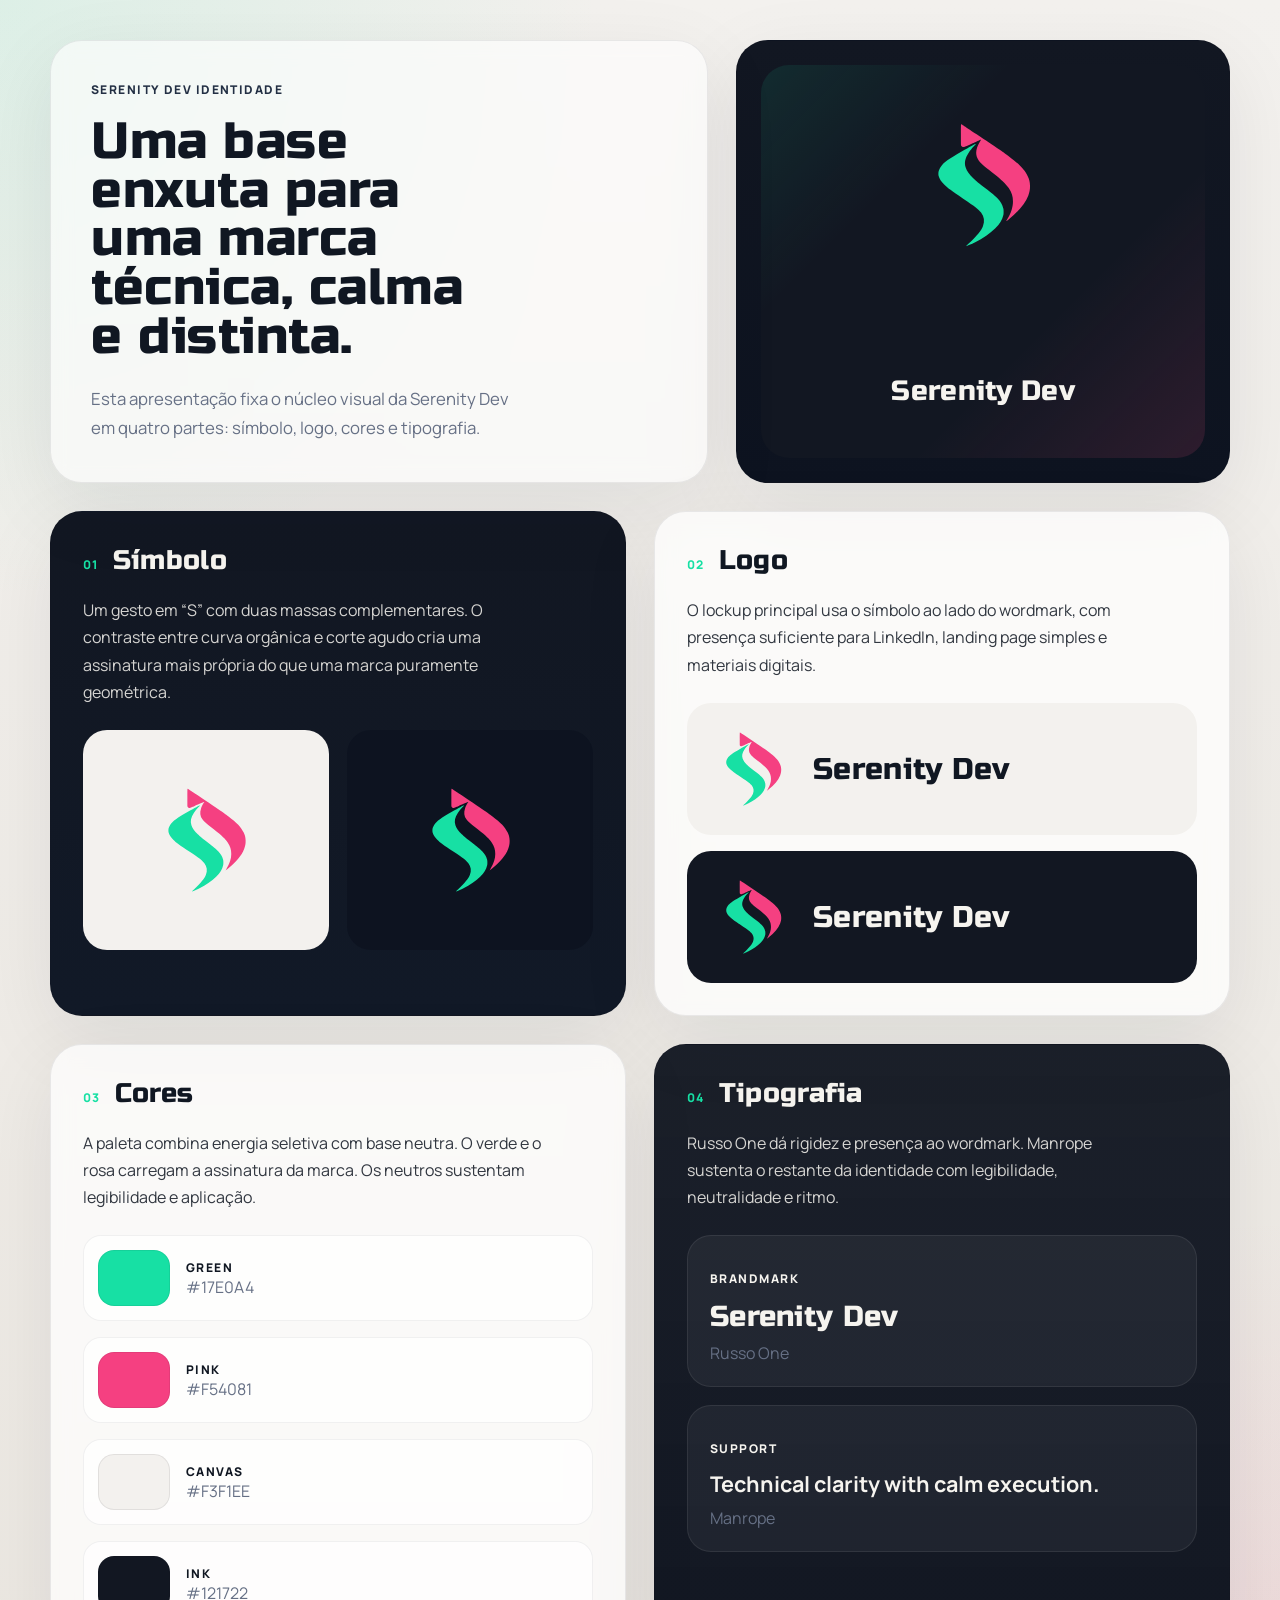
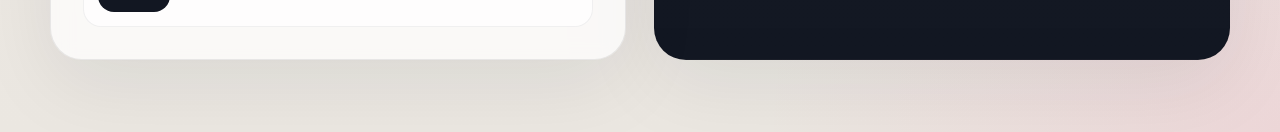
==== index.html @ 0bd41c92 "Initial commit" ====
<!doctype html>
<html lang="pt-BR">
  <head>
    <meta charset="UTF-8" />
    <meta name="viewport" content="width=device-width, initial-scale=1.0" />
    <title>Serenity Dev Identity</title>
    <meta
      name="description"
      content="Brand identity foundation for Serenity Dev: symbol, logo, colors, and typography."
    />
    <link rel="preconnect" href="https://fonts.googleapis.com" />
    <link rel="preconnect" href="https://fonts.gstatic.com" crossorigin />
    <link
      href="https://fonts.googleapis.com/css2?family=Manrope:wght@400;500;600;700;800&family=Russo+One&display=swap"
      rel="stylesheet"
    />
    <link rel="stylesheet" href="./styles.css" />
  </head>
  <body>
    <main class="page">
      <section class="hero">
        <div class="hero__copy">
          <p class="eyebrow">Serenity Dev Identidade</p>
          <h1>Uma base enxuta para uma marca técnica, calma e distinta.</h1>
          <p class="lead">
            Esta apresentação fixa o núcleo visual da Serenity Dev em quatro
            partes: símbolo, logo, cores e tipografia.
          </p>
        </div>
        <div class="hero__brand">
          <div class="brand-tile">
            <img
              src="./assets/serenity-dev-symbol.svg"
              alt="Símbolo da Serenity Dev"
              class="brand-tile__symbol"
            />
            <div class="brand-tile__lockup">
              <span class="brandmark">Serenity Dev</span>
            </div>
          </div>
        </div>
      </section>

      <section class="grid">
        <article class="panel panel--dark">
          <div class="panel__header">
            <p class="panel__index">01</p>
            <h2>Símbolo</h2>
          </div>
          <p class="panel__text">
            Um gesto em “S” com duas massas complementares. O contraste entre
            curva orgânica e corte agudo cria uma assinatura mais própria do que
            uma marca puramente geométrica.
          </p>
          <div class="symbol-showcase">
            <div class="symbol-card symbol-card--light">
              <img src="./assets/serenity-dev-symbol.svg" alt="" />
            </div>
            <div class="symbol-card symbol-card--dark">
              <img src="./assets/serenity-dev-symbol.svg" alt="" />
            </div>
          </div>
        </article>

        <article class="panel panel--light">
          <div class="panel__header">
            <p class="panel__index">02</p>
            <h2>Logo</h2>
          </div>
          <p class="panel__text">
            O lockup principal usa o símbolo ao lado do wordmark, com presença
            suficiente para LinkedIn, landing page simples e materiais digitais.
          </p>
          <div class="logo-lockup">
            <img src="./assets/serenity-dev-symbol.svg" alt="" />
            <span class="brandmark">Serenity Dev</span>
          </div>
          <div class="logo-lockup logo-lockup--dark">
            <img src="./assets/serenity-dev-symbol.svg" alt="" />
            <span class="brandmark">Serenity Dev</span>
          </div>
        </article>

        <article class="panel panel--light">
          <div class="panel__header">
            <p class="panel__index">03</p>
            <h2>Cores</h2>
          </div>
          <p class="panel__text">
            A paleta combina energia seletiva com base neutra. O verde e o rosa
            carregam a assinatura da marca. Os neutros sustentam legibilidade e
            aplicação.
          </p>
          <div class="swatches">
            <div class="swatch">
              <div class="swatch__chip" style="background:#17E0A4;"></div>
              <div>
                <p class="swatch__name">Green</p>
                <p class="swatch__value">#17E0A4</p>
              </div>
            </div>
            <div class="swatch">
              <div class="swatch__chip" style="background:#F54081;"></div>
              <div>
                <p class="swatch__name">Pink</p>
                <p class="swatch__value">#F54081</p>
              </div>
            </div>
            <div class="swatch">
              <div class="swatch__chip" style="background:#F3F1EE;"></div>
              <div>
                <p class="swatch__name">Canvas</p>
                <p class="swatch__value">#F3F1EE</p>
              </div>
            </div>
            <div class="swatch">
              <div class="swatch__chip" style="background:#121722;"></div>
              <div>
                <p class="swatch__name">Ink</p>
                <p class="swatch__value">#121722</p>
              </div>
            </div>
          </div>
        </article>

        <article class="panel panel--accent">
          <div class="panel__header">
            <p class="panel__index">04</p>
            <h2>Tipografia</h2>
          </div>
          <p class="panel__text">
            Russo One dá rigidez e presença ao wordmark. Manrope sustenta o
            restante da identidade com legibilidade, neutralidade e ritmo.
          </p>
          <div class="type-specimen">
            <div class="type-block">
              <p class="type-block__label">Brandmark</p>
              <p class="type-block__sample brandmark">Serenity Dev</p>
              <p class="type-block__meta">Russo One</p>
            </div>
            <div class="type-block">
              <p class="type-block__label">Support</p>
              <p class="type-block__sample support-type">
                Technical clarity with calm execution.
              </p>
              <p class="type-block__meta">Manrope</p>
            </div>
          </div>
        </article>
      </section>
    </main>
  </body>
</html>
---- styles.css ----
:root {
  --green: #17e0a4;
  --pink: #f54081;
  --canvas: #f3f1ee;
  --canvas-2: #ebe7e1;
  --ink: #121722;
  --ink-soft: #233044;
  --text: #101722;
  --muted: #667085;
  --line: rgba(16, 23, 34, 0.08);
  --shadow: 0 24px 80px rgba(18, 23, 34, 0.08);
  --radius-xl: 32px;
  --radius-lg: 24px;
}

* {
  box-sizing: border-box;
}

body {
  margin: 0;
  background:
    radial-gradient(circle at top left, rgba(23, 224, 164, 0.10), transparent 28%),
    radial-gradient(circle at bottom right, rgba(245, 64, 129, 0.10), transparent 24%),
    linear-gradient(180deg, var(--canvas) 0%, var(--canvas-2) 100%);
  color: var(--text);
  font-family: "Manrope", "Segoe UI", sans-serif;
}

img {
  display: block;
  max-width: 100%;
}

.page {
  width: min(1180px, calc(100vw - 48px));
  margin: 0 auto;
  padding: 40px 0 72px;
}

.hero {
  display: grid;
  grid-template-columns: 1.2fr 0.9fr;
  gap: 28px;
  align-items: stretch;
  margin-bottom: 28px;
}

.hero__copy,
.hero__brand,
.panel {
  border: 1px solid var(--line);
  border-radius: var(--radius-xl);
  box-shadow: var(--shadow);
}

.hero__copy {
  padding: 40px;
  background: rgba(255, 255, 255, 0.6);
  backdrop-filter: blur(10px);
}

.hero__brand {
  padding: 24px;
  background: linear-gradient(180deg, #121722 0%, #0d1320 100%);
}

.eyebrow,
.panel__index,
.type-block__label,
.swatch__name {
  text-transform: uppercase;
  letter-spacing: 0.12em;
  font-size: 0.75rem;
  font-weight: 800;
}

.eyebrow {
  color: var(--ink-soft);
  margin: 0 0 20px;
}

h1,
h2,
.brandmark {
  font-family: "Russo One", "Arial Black", sans-serif;
  font-weight: 400;
  letter-spacing: 0.01em;
}

h1 {
  margin: 0;
  font-size: clamp(2.4rem, 4vw, 4.4rem);
  line-height: 0.95;
  max-width: 12ch;
}

.lead {
  max-width: 44ch;
  margin: 24px 0 0;
  font-size: 1.05rem;
  line-height: 1.7;
  color: var(--muted);
}

.brand-tile {
  height: 100%;
  min-height: 320px;
  display: grid;
  place-items: center;
  gap: 20px;
  border-radius: 28px;
  background:
    linear-gradient(135deg, rgba(23, 224, 164, 0.10), transparent 30%),
    linear-gradient(315deg, rgba(245, 64, 129, 0.12), transparent 35%),
    #121722;
}

.brand-tile__symbol {
  width: 140px;
  height: 140px;
}

.brand-tile__lockup .brandmark {
  color: #f6f4ef;
  font-size: clamp(1.75rem, 2vw, 2.3rem);
}

.grid {
  display: grid;
  grid-template-columns: repeat(2, minmax(0, 1fr));
  gap: 28px;
}

.panel {
  padding: 32px;
}

.panel--dark {
  background: linear-gradient(180deg, #121722 0%, #111927 100%);
  color: #f6f4ef;
}

.panel--light {
  background: rgba(255, 255, 255, 0.72);
  backdrop-filter: blur(10px);
}

.panel--accent {
  background:
    linear-gradient(180deg, rgba(18, 23, 34, 0.96) 0%, rgba(18, 23, 34, 1) 100%);
  color: #f6f4ef;
}

.panel__header {
  display: flex;
  align-items: baseline;
  gap: 14px;
  margin-bottom: 20px;
}

.panel__index {
  margin: 0;
  color: var(--green);
}

h2 {
  margin: 0;
  font-size: 1.7rem;
}

.panel__text {
  margin: 0 0 24px;
  max-width: 46ch;
  line-height: 1.7;
  color: inherit;
  opacity: 0.86;
}

.symbol-showcase {
  display: grid;
  grid-template-columns: repeat(2, minmax(0, 1fr));
  gap: 18px;
}

.symbol-card {
  min-height: 220px;
  border-radius: var(--radius-lg);
  display: grid;
  place-items: center;
  padding: 24px;
}

.symbol-card img {
  width: 118px;
  height: 118px;
}

.symbol-card--light {
  background: #f3f1ee;
}

.symbol-card--dark {
  background: #0d1320;
}

.logo-lockup {
  display: flex;
  align-items: center;
  gap: 18px;
  padding: 24px;
  border-radius: var(--radius-lg);
  background: #f3f1ee;
}

.logo-lockup + .logo-lockup {
  margin-top: 16px;
}

.logo-lockup img {
  width: 84px;
  height: 84px;
}

.logo-lockup .brandmark {
  font-size: clamp(1.9rem, 2.2vw, 2.6rem);
  color: var(--text);
}

.logo-lockup--dark {
  background: #121722;
}

.logo-lockup--dark .brandmark {
  color: #f6f4ef;
}

.swatches {
  display: grid;
  gap: 16px;
}

.swatch {
  display: grid;
  grid-template-columns: 72px 1fr;
  gap: 16px;
  align-items: center;
  padding: 14px;
  border-radius: 18px;
  background: rgba(255, 255, 255, 0.7);
  border: 1px solid rgba(16, 23, 34, 0.06);
}

.swatch__chip {
  height: 56px;
  border-radius: 16px;
  border: 1px solid rgba(16, 23, 34, 0.08);
}

.swatch__name,
.swatch__value,
.type-block__meta {
  margin: 0;
}

.swatch__value,
.type-block__meta {
  color: var(--muted);
}

.type-specimen {
  display: grid;
  gap: 18px;
}

.type-block {
  padding: 22px;
  border-radius: var(--radius-lg);
  background: rgba(255, 255, 255, 0.05);
  border: 1px solid rgba(255, 255, 255, 0.08);
}

.type-block__sample {
  margin: 10px 0 8px;
}

.type-block .brandmark {
  font-size: clamp(1.8rem, 2.2vw, 2.8rem);
  color: #f6f4ef;
}

.support-type {
  font-size: 1.35rem;
  line-height: 1.35;
  font-weight: 700;
  color: #f6f4ef;
}

@media (max-width: 900px) {
  .page {
    width: min(100vw - 28px, 1180px);
    padding: 20px 0 48px;
  }

  .hero,
  .grid,
  .symbol-showcase {
    grid-template-columns: 1fr;
  }

  .hero__copy,
  .hero__brand,
  .panel {
    padding: 24px;
  }

  .brand-tile {
    min-height: 260px;
  }

  .logo-lockup {
    flex-direction: column;
    align-items: flex-start;
  }
}
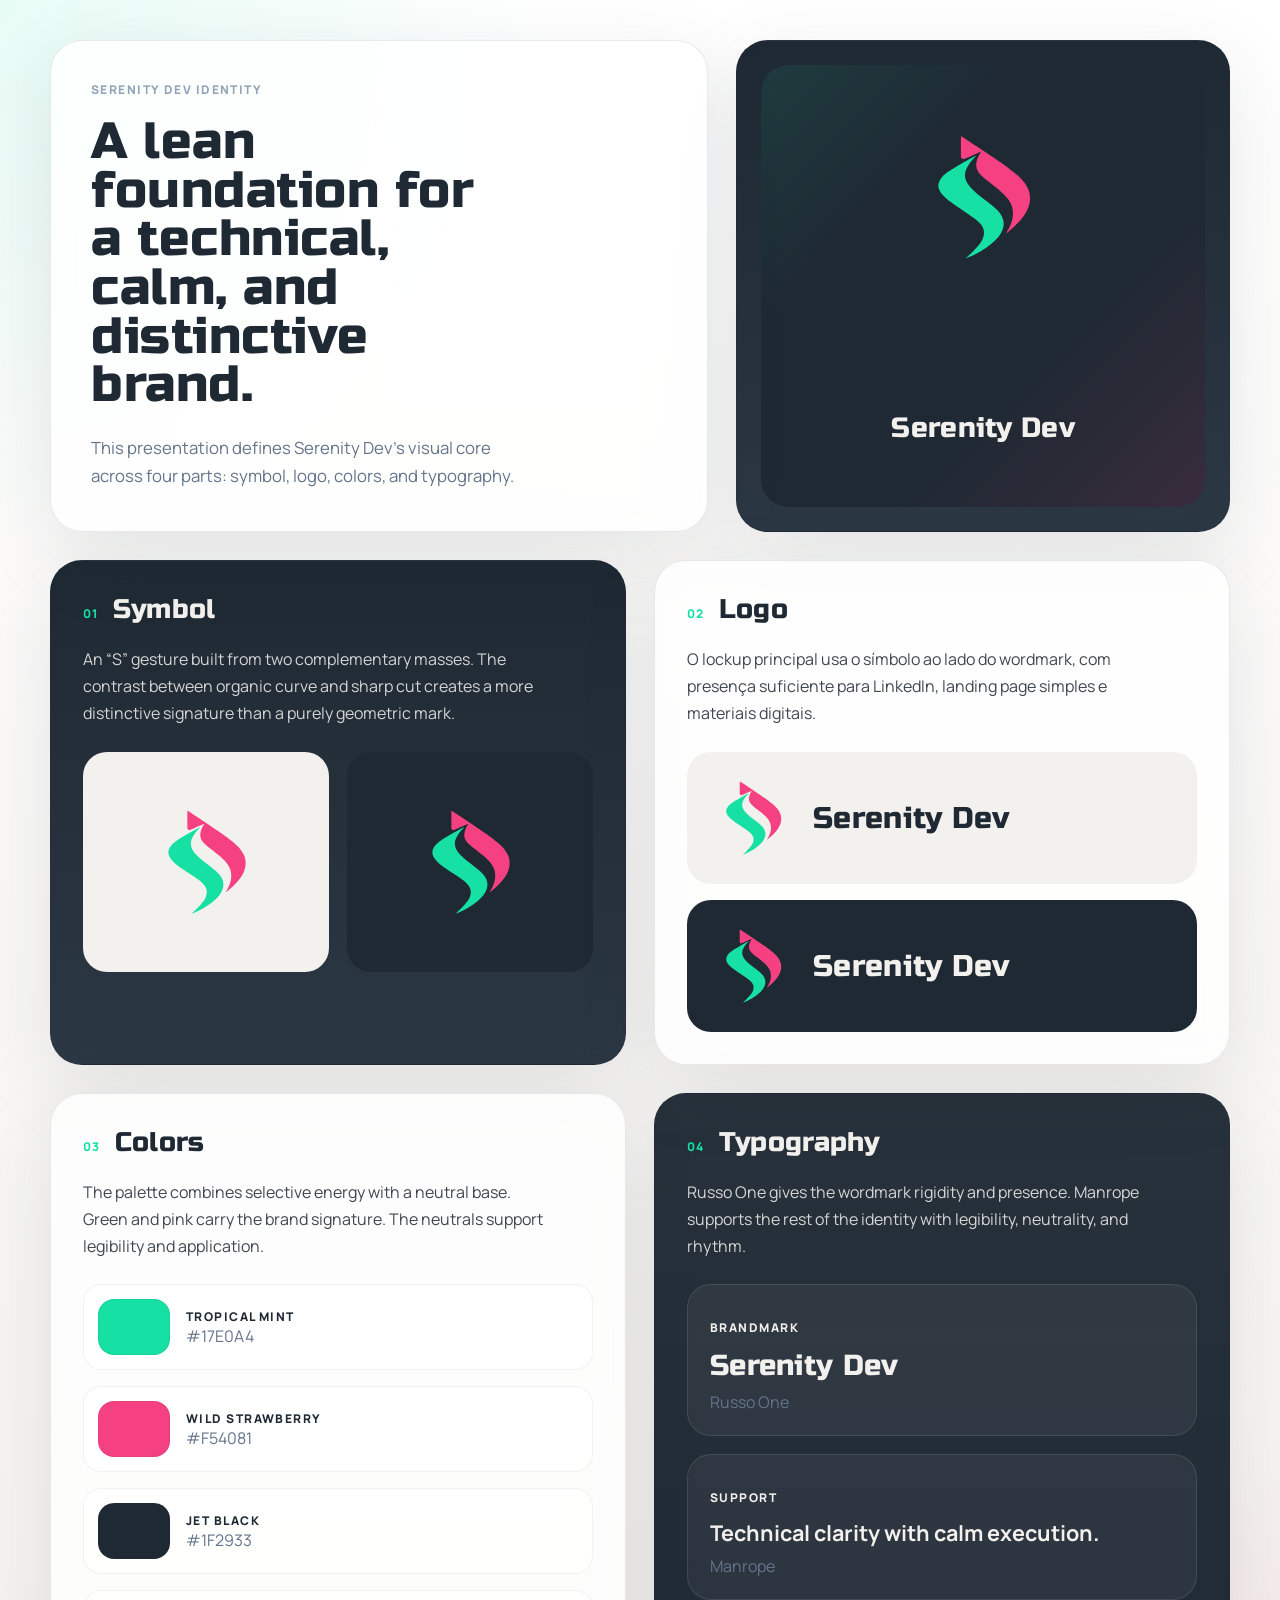
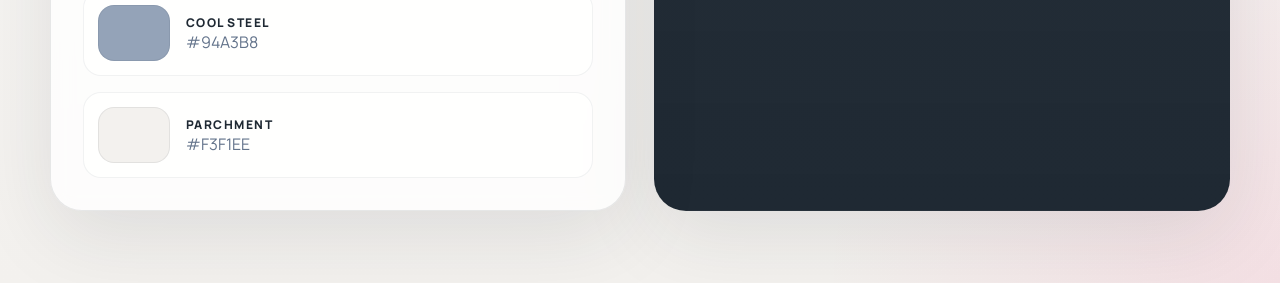
==== commit c7b10b65: "Update color palette and consolidate CSS variables Replaces the previous "Canvas" and "Ink" color sc" ====
--- a/index.html
+++ b/index.html
@@ -1,5 +1,5 @@
 <!doctype html>
-<html lang="pt-BR">
+<html lang="en">
   <head>
     <meta charset="UTF-8" />
     <meta name="viewport" content="width=device-width, initial-scale=1.0" />
@@ -20,11 +20,11 @@
     <main class="page">
       <section class="hero">
         <div class="hero__copy">
-          <p class="eyebrow">Serenity Dev Identidade</p>
-          <h1>Uma base enxuta para uma marca técnica, calma e distinta.</h1>
+          <p class="eyebrow">Serenity Dev Identity</p>
+          <h1>A lean foundation for a technical, calm, and distinctive brand.</h1>
           <p class="lead">
-            Esta apresentação fixa o núcleo visual da Serenity Dev em quatro
-            partes: símbolo, logo, cores e tipografia.
+            This presentation defines Serenity Dev's visual core across four
+            parts: symbol, logo, colors, and typography.
           </p>
         </div>
         <div class="hero__brand">
@@ -45,12 +45,12 @@
         <article class="panel panel--dark">
           <div class="panel__header">
             <p class="panel__index">01</p>
-            <h2>Símbolo</h2>
+            <h2>Symbol</h2>
           </div>
           <p class="panel__text">
-            Um gesto em “S” com duas massas complementares. O contraste entre
-            curva orgânica e corte agudo cria uma assinatura mais própria do que
-            uma marca puramente geométrica.
+            An “S” gesture built from two complementary masses. The contrast
+            between organic curve and sharp cut creates a more distinctive
+            signature than a purely geometric mark.
           </p>
           <div class="symbol-showcase">
             <div class="symbol-card symbol-card--light">
@@ -84,40 +84,47 @@
         <article class="panel panel--light">
           <div class="panel__header">
             <p class="panel__index">03</p>
-            <h2>Cores</h2>
+            <h2>Colors</h2>
           </div>
           <p class="panel__text">
-            A paleta combina energia seletiva com base neutra. O verde e o rosa
-            carregam a assinatura da marca. Os neutros sustentam legibilidade e
-            aplicação.
+            The palette combines selective energy with a neutral base. Green and
+            pink carry the brand signature. The neutrals support legibility and
+            application.
           </p>
           <div class="swatches">
             <div class="swatch">
               <div class="swatch__chip" style="background:#17E0A4;"></div>
               <div>
-                <p class="swatch__name">Green</p>
+                <p class="swatch__name">Tropical Mint</p>
                 <p class="swatch__value">#17E0A4</p>
               </div>
             </div>
             <div class="swatch">
               <div class="swatch__chip" style="background:#F54081;"></div>
               <div>
-                <p class="swatch__name">Pink</p>
+                <p class="swatch__name">Wild Strawberry</p>
                 <p class="swatch__value">#F54081</p>
+              </div>
+            </div>
+            <div class="swatch">
+              <div class="swatch__chip" style="background:#1F2933;"></div>
+              <div>
+                <p class="swatch__name">Jet Black</p>
+                <p class="swatch__value">#1F2933</p>
+              </div>
+            </div>
+            <div class="swatch">
+              <div class="swatch__chip" style="background:#94A3B8;"></div>
+              <div>
+                <p class="swatch__name">Cool Steel</p>
+                <p class="swatch__value">#94A3B8</p>
               </div>
             </div>
             <div class="swatch">
               <div class="swatch__chip" style="background:#F3F1EE;"></div>
               <div>
-                <p class="swatch__name">Canvas</p>
+                <p class="swatch__name">Parchment</p>
                 <p class="swatch__value">#F3F1EE</p>
-              </div>
-            </div>
-            <div class="swatch">
-              <div class="swatch__chip" style="background:#121722;"></div>
-              <div>
-                <p class="swatch__name">Ink</p>
-                <p class="swatch__value">#121722</p>
               </div>
             </div>
           </div>
@@ -126,11 +133,11 @@
         <article class="panel panel--accent">
           <div class="panel__header">
             <p class="panel__index">04</p>
-            <h2>Tipografia</h2>
+            <h2>Typography</h2>
           </div>
           <p class="panel__text">
-            Russo One dá rigidez e presença ao wordmark. Manrope sustenta o
-            restante da identidade com legibilidade, neutralidade e ritmo.
+            Russo One gives the wordmark rigidity and presence. Manrope supports
+            the rest of the identity with legibility, neutrality, and rhythm.
           </p>
           <div class="type-specimen">
             <div class="type-block">
--- a/styles.css
+++ b/styles.css
@@ -1,14 +1,13 @@
 :root {
   --green: #17e0a4;
   --pink: #f54081;
-  --canvas: #f3f1ee;
-  --canvas-2: #ebe7e1;
-  --ink: #121722;
-  --ink-soft: #233044;
-  --text: #101722;
-  --muted: #667085;
-  --line: rgba(16, 23, 34, 0.08);
-  --shadow: 0 24px 80px rgba(18, 23, 34, 0.08);
+  --ink: #1f2933;
+  --slate: #94a3b8;
+  --snow: #f3f1ee;
+  --text: #1f2933;
+  --muted: #64748b;
+  --line: rgba(31, 41, 51, 0.10);
+  --shadow: 0 24px 80px rgba(31, 41, 51, 0.10);
   --radius-xl: 32px;
   --radius-lg: 24px;
 }
@@ -20,9 +19,9 @@
 body {
   margin: 0;
   background:
-    radial-gradient(circle at top left, rgba(23, 224, 164, 0.10), transparent 28%),
-    radial-gradient(circle at bottom right, rgba(245, 64, 129, 0.10), transparent 24%),
-    linear-gradient(180deg, var(--canvas) 0%, var(--canvas-2) 100%);
+    radial-gradient(circle at top left, rgba(23, 224, 164, 0.10), transparent 24%),
+    radial-gradient(circle at bottom right, rgba(245, 64, 129, 0.10), transparent 20%),
+    linear-gradient(180deg, #ffffff 0%, var(--snow) 100%);
   color: var(--text);
   font-family: "Manrope", "Segoe UI", sans-serif;
 }
@@ -56,13 +55,13 @@
 
 .hero__copy {
   padding: 40px;
-  background: rgba(255, 255, 255, 0.6);
+  background: rgba(255, 255, 255, 0.78);
   backdrop-filter: blur(10px);
 }
 
 .hero__brand {
   padding: 24px;
-  background: linear-gradient(180deg, #121722 0%, #0d1320 100%);
+  background: linear-gradient(180deg, var(--ink) 0%, #2b3743 100%);
 }
 
 .eyebrow,
@@ -76,7 +75,7 @@
 }
 
 .eyebrow {
-  color: var(--ink-soft);
+  color: var(--slate);
   margin: 0 0 20px;
 }
 
@@ -113,7 +112,7 @@
   background:
     linear-gradient(135deg, rgba(23, 224, 164, 0.10), transparent 30%),
     linear-gradient(315deg, rgba(245, 64, 129, 0.12), transparent 35%),
-    #121722;
+    var(--ink);
 }
 
 .brand-tile__symbol {
@@ -122,7 +121,7 @@
 }
 
 .brand-tile__lockup .brandmark {
-  color: #f6f4ef;
+  color: var(--snow);
   font-size: clamp(1.75rem, 2vw, 2.3rem);
 }
 
@@ -137,19 +136,19 @@
 }
 
 .panel--dark {
-  background: linear-gradient(180deg, #121722 0%, #111927 100%);
-  color: #f6f4ef;
+  background: linear-gradient(180deg, var(--ink) 0%, #2b3743 100%);
+  color: var(--snow);
 }
 
 .panel--light {
-  background: rgba(255, 255, 255, 0.72);
+  background: rgba(255, 255, 255, 0.78);
   backdrop-filter: blur(10px);
 }
 
 .panel--accent {
   background:
-    linear-gradient(180deg, rgba(18, 23, 34, 0.96) 0%, rgba(18, 23, 34, 1) 100%);
-  color: #f6f4ef;
+    linear-gradient(180deg, rgba(31, 41, 51, 0.96) 0%, rgba(31, 41, 51, 1) 100%);
+  color: var(--snow);
 }
 
 .panel__header {
@@ -197,11 +196,11 @@
 }
 
 .symbol-card--light {
-  background: #f3f1ee;
+  background: var(--snow);
 }
 
 .symbol-card--dark {
-  background: #0d1320;
+  background: var(--ink);
 }
 
 .logo-lockup {
@@ -210,7 +209,7 @@
   gap: 18px;
   padding: 24px;
   border-radius: var(--radius-lg);
-  background: #f3f1ee;
+  background: var(--snow);
 }
 
 .logo-lockup + .logo-lockup {
@@ -228,11 +227,11 @@
 }
 
 .logo-lockup--dark {
-  background: #121722;
+  background: var(--ink);
 }
 
 .logo-lockup--dark .brandmark {
-  color: #f6f4ef;
+  color: var(--snow);
 }
 
 .swatches {
@@ -248,13 +247,13 @@
   padding: 14px;
   border-radius: 18px;
   background: rgba(255, 255, 255, 0.7);
-  border: 1px solid rgba(16, 23, 34, 0.06);
+  border: 1px solid rgba(31, 41, 51, 0.06);
 }
 
 .swatch__chip {
   height: 56px;
   border-radius: 16px;
-  border: 1px solid rgba(16, 23, 34, 0.08);
+  border: 1px solid rgba(31, 41, 51, 0.08);
 }
 
 .swatch__name,
@@ -277,7 +276,7 @@
   padding: 22px;
   border-radius: var(--radius-lg);
   background: rgba(255, 255, 255, 0.05);
-  border: 1px solid rgba(255, 255, 255, 0.08);
+  border: 1px solid rgba(245, 247, 249, 0.10);
 }
 
 .type-block__sample {
@@ -286,14 +285,14 @@
 
 .type-block .brandmark {
   font-size: clamp(1.8rem, 2.2vw, 2.8rem);
-  color: #f6f4ef;
+  color: var(--snow);
 }
 
 .support-type {
   font-size: 1.35rem;
   line-height: 1.35;
   font-weight: 700;
-  color: #f6f4ef;
+  color: var(--snow);
 }
 
 @media (max-width: 900px) {
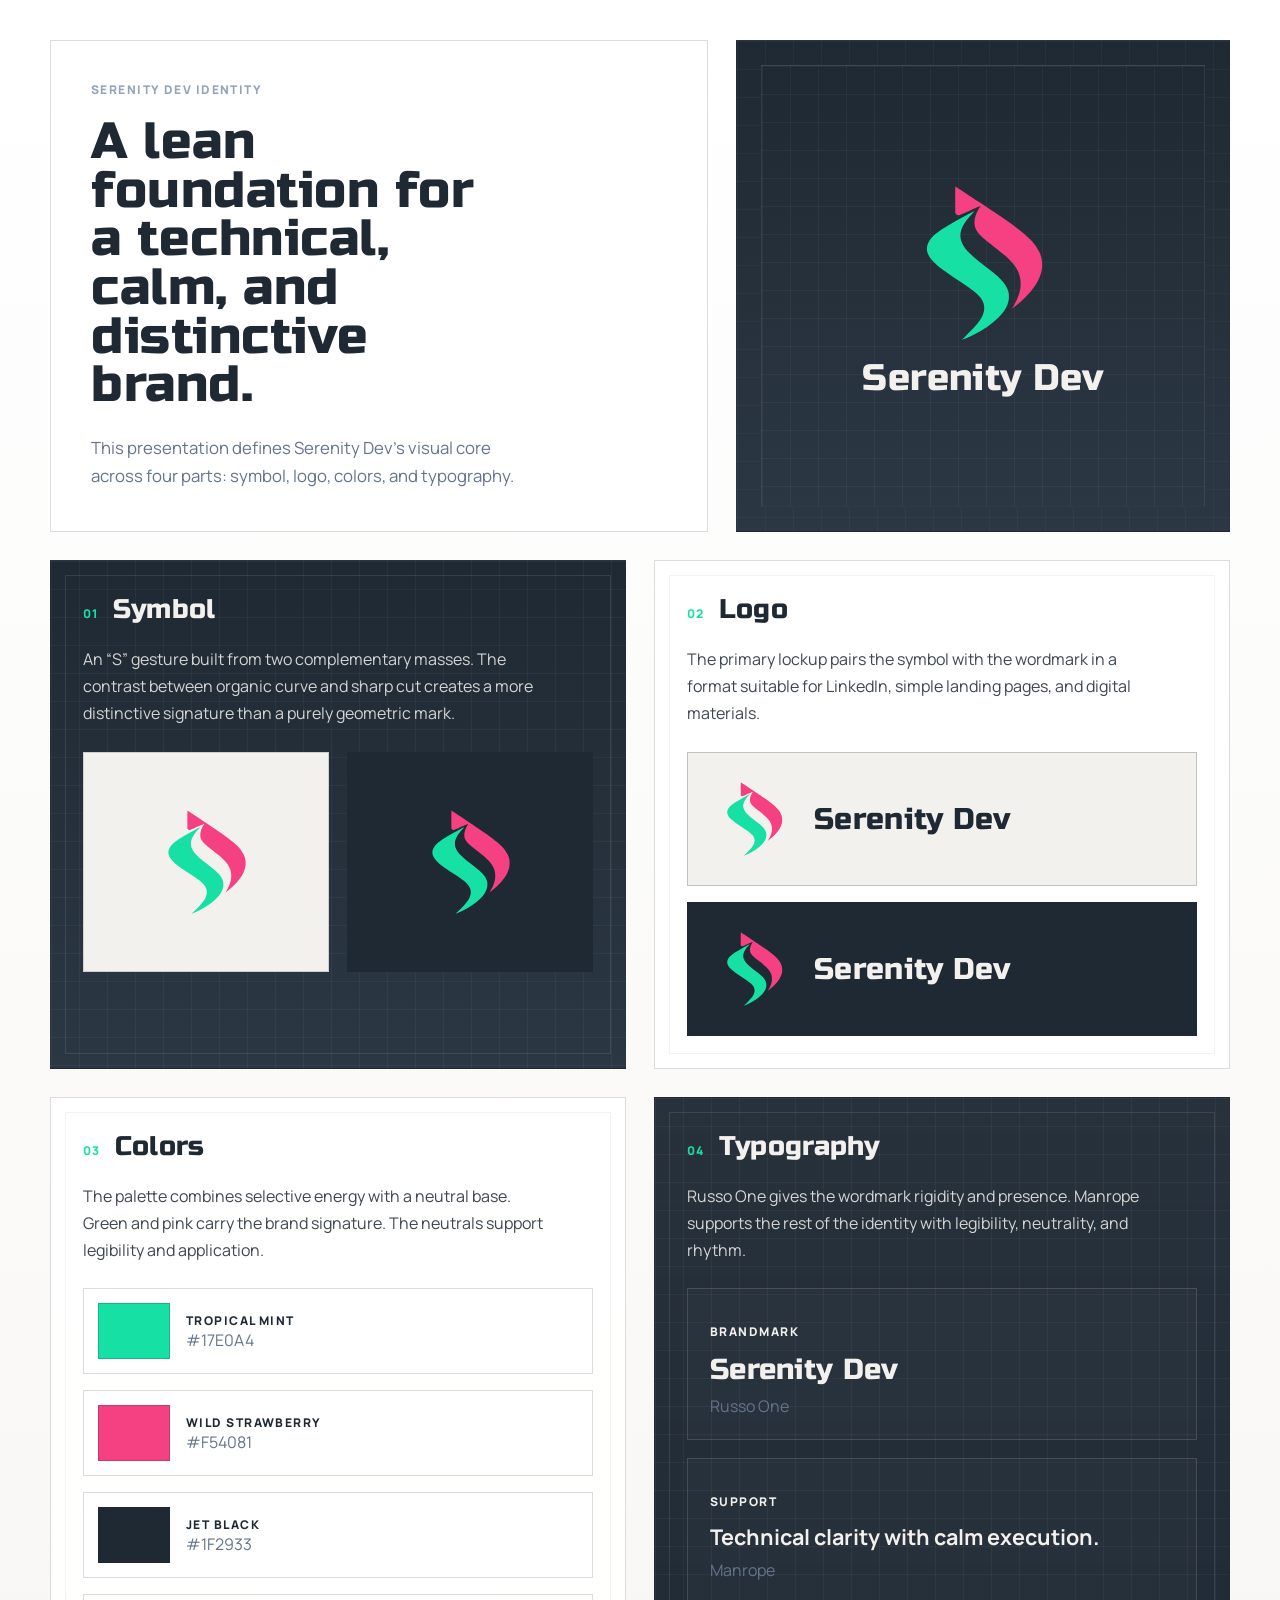
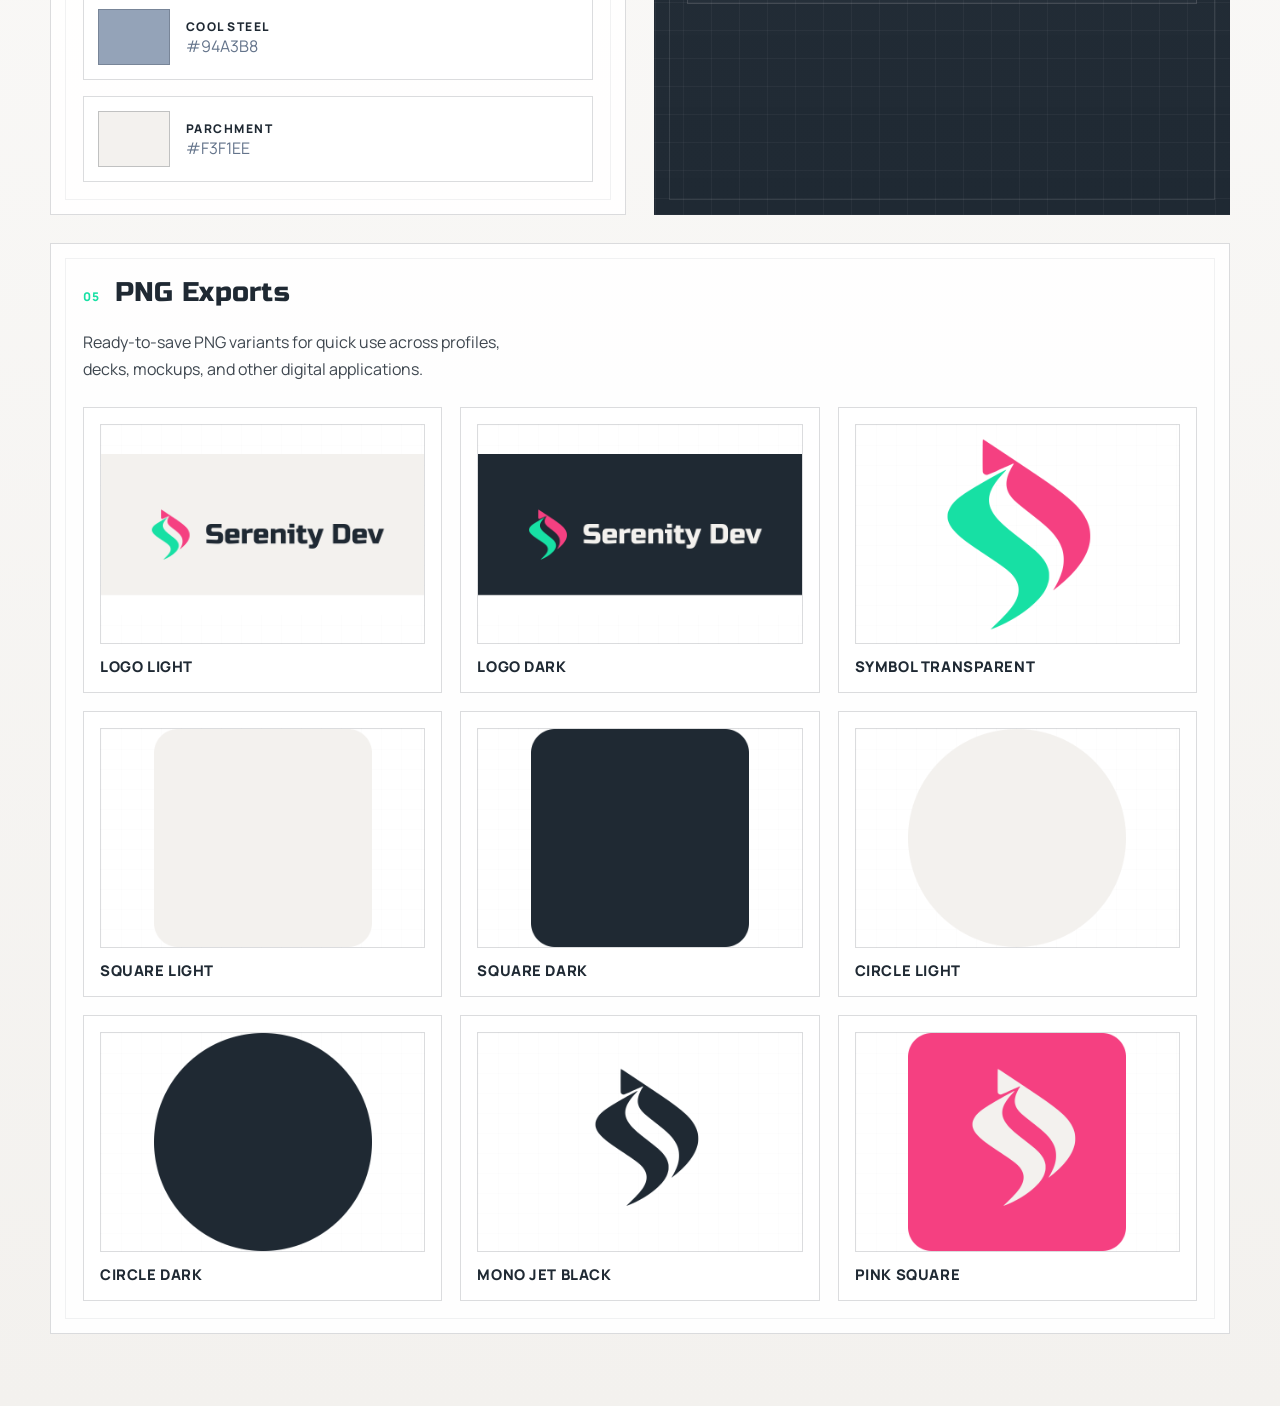
==== commit d9ca4ffb: "Add PNG exports section and refine brand asset presentation Adds a dedicated section for downloading" ====
--- a/index.html
+++ b/index.html
@@ -31,7 +31,7 @@
           <div class="brand-tile">
             <img
               src="./assets/serenity-dev-symbol.svg"
-              alt="Símbolo da Serenity Dev"
+              alt="Serenity Dev symbol"
               class="brand-tile__symbol"
             />
             <div class="brand-tile__lockup">
@@ -68,8 +68,8 @@
             <h2>Logo</h2>
           </div>
           <p class="panel__text">
-            O lockup principal usa o símbolo ao lado do wordmark, com presença
-            suficiente para LinkedIn, landing page simples e materiais digitais.
+            The primary lockup pairs the symbol with the wordmark in a format
+            suitable for LinkedIn, simple landing pages, and digital materials.
           </p>
           <div class="logo-lockup">
             <img src="./assets/serenity-dev-symbol.svg" alt="" />
@@ -155,6 +155,55 @@
           </div>
         </article>
       </section>
+
+      <section class="exports panel panel--light">
+        <div class="panel__header">
+          <p class="panel__index">05</p>
+          <h2>PNG Exports</h2>
+        </div>
+        <p class="panel__text">
+          Ready-to-save PNG variants for quick use across profiles, decks,
+          mockups, and other digital applications.
+        </p>
+        <div class="exports-grid">
+          <a class="export-card" href="./assets/png/logo-light.png" download>
+            <img src="./assets/png/logo-light.png" alt="Logo light PNG" />
+            <span class="export-card__label">Logo Light</span>
+          </a>
+          <a class="export-card" href="./assets/png/logo-dark.png" download>
+            <img src="./assets/png/logo-dark.png" alt="Logo dark PNG" />
+            <span class="export-card__label">Logo Dark</span>
+          </a>
+          <a class="export-card" href="./assets/png/symbol-transparent.png" download>
+            <img src="./assets/png/symbol-transparent.png" alt="Symbol transparent PNG" />
+            <span class="export-card__label">Symbol Transparent</span>
+          </a>
+          <a class="export-card" href="./assets/png/symbol-square-light.png" download>
+            <img src="./assets/png/symbol-square-light.png" alt="Symbol square light PNG" />
+            <span class="export-card__label">Square Light</span>
+          </a>
+          <a class="export-card" href="./assets/png/symbol-square-dark.png" download>
+            <img src="./assets/png/symbol-square-dark.png" alt="Symbol square dark PNG" />
+            <span class="export-card__label">Square Dark</span>
+          </a>
+          <a class="export-card" href="./assets/png/symbol-circle-light.png" download>
+            <img src="./assets/png/symbol-circle-light.png" alt="Symbol circle light PNG" />
+            <span class="export-card__label">Circle Light</span>
+          </a>
+          <a class="export-card" href="./assets/png/symbol-circle-dark.png" download>
+            <img src="./assets/png/symbol-circle-dark.png" alt="Symbol circle dark PNG" />
+            <span class="export-card__label">Circle Dark</span>
+          </a>
+          <a class="export-card" href="./assets/png/symbol-mono-jetblack.png" download>
+            <img src="./assets/png/symbol-mono-jetblack.png" alt="Symbol mono jet black PNG" />
+            <span class="export-card__label">Mono Jet Black</span>
+          </a>
+          <a class="export-card" href="./assets/png/symbol-square-pink.png" download>
+            <img src="./assets/png/symbol-square-pink.png" alt="Symbol square pink PNG" />
+            <span class="export-card__label">Pink Square</span>
+          </a>
+        </div>
+      </section>
     </main>
   </body>
 </html>
--- a/styles.css
+++ b/styles.css
@@ -6,10 +6,11 @@
   --snow: #f3f1ee;
   --text: #1f2933;
   --muted: #64748b;
-  --line: rgba(31, 41, 51, 0.10);
-  --shadow: 0 24px 80px rgba(31, 41, 51, 0.10);
-  --radius-xl: 32px;
-  --radius-lg: 24px;
+  --line: rgba(31, 41, 51, 0.16);
+  --line-strong: rgba(31, 41, 51, 0.24);
+  --shadow: none;
+  --radius-xl: 0;
+  --radius-lg: 0;
 }
 
 * {
@@ -18,10 +19,7 @@
 
 body {
   margin: 0;
-  background:
-    radial-gradient(circle at top left, rgba(23, 224, 164, 0.10), transparent 24%),
-    radial-gradient(circle at bottom right, rgba(245, 64, 129, 0.10), transparent 20%),
-    linear-gradient(180deg, #ffffff 0%, var(--snow) 100%);
+  background: linear-gradient(180deg, #ffffff 0%, var(--snow) 100%);
   color: var(--text);
   font-family: "Manrope", "Segoe UI", sans-serif;
 }
@@ -55,13 +53,16 @@
 
 .hero__copy {
   padding: 40px;
-  background: rgba(255, 255, 255, 0.78);
-  backdrop-filter: blur(10px);
+  background: rgba(255, 255, 255, 0.94);
 }
 
 .hero__brand {
   padding: 24px;
-  background: linear-gradient(180deg, var(--ink) 0%, #2b3743 100%);
+  background:
+    linear-gradient(90deg, rgba(255, 255, 255, 0.03) 1px, transparent 1px),
+    linear-gradient(rgba(255, 255, 255, 0.03) 1px, transparent 1px),
+    linear-gradient(180deg, var(--ink) 0%, #2b3743 100%);
+  background-size: 28px 28px, 28px 28px, auto;
 }
 
 .eyebrow,
@@ -105,24 +106,29 @@
 .brand-tile {
   height: 100%;
   min-height: 320px;
-  display: grid;
-  place-items: center;
-  gap: 20px;
-  border-radius: 28px;
+  display: flex;
+  flex-direction: column;
+  justify-content: center;
+  align-items: center;
+  gap: 10px;
   background:
-    linear-gradient(135deg, rgba(23, 224, 164, 0.10), transparent 30%),
-    linear-gradient(315deg, rgba(245, 64, 129, 0.12), transparent 35%),
-    var(--ink);
+    linear-gradient(90deg, rgba(255, 255, 255, 0.04) 1px, transparent 1px),
+    linear-gradient(rgba(255, 255, 255, 0.04) 1px, transparent 1px),
+    linear-gradient(180deg, var(--ink) 0%, #2b3743 100%);
+  background-size: 28px 28px, 28px 28px, auto;
+  border: 1px solid rgba(255, 255, 255, 0.08);
+  padding: 32px 24px;
 }
 
 .brand-tile__symbol {
-  width: 140px;
-  height: 140px;
+  width: 176px;
+  height: 176px;
 }
 
 .brand-tile__lockup .brandmark {
   color: var(--snow);
-  font-size: clamp(1.75rem, 2vw, 2.3rem);
+  font-size: clamp(2.3rem, 2.8vw, 3.4rem);
+  line-height: 0.95;
 }
 
 .grid {
@@ -133,22 +139,42 @@
 
 .panel {
   padding: 32px;
+  position: relative;
 }
 
 .panel--dark {
-  background: linear-gradient(180deg, var(--ink) 0%, #2b3743 100%);
+  background:
+    linear-gradient(90deg, rgba(255, 255, 255, 0.04) 1px, transparent 1px),
+    linear-gradient(rgba(255, 255, 255, 0.04) 1px, transparent 1px),
+    linear-gradient(180deg, var(--ink) 0%, #2b3743 100%);
+  background-size: 28px 28px, 28px 28px, auto;
   color: var(--snow);
 }
 
 .panel--light {
-  background: rgba(255, 255, 255, 0.78);
-  backdrop-filter: blur(10px);
+  background: rgba(255, 255, 255, 0.94);
 }
 
 .panel--accent {
   background:
+    linear-gradient(90deg, rgba(255, 255, 255, 0.04) 1px, transparent 1px),
+    linear-gradient(rgba(255, 255, 255, 0.04) 1px, transparent 1px),
     linear-gradient(180deg, rgba(31, 41, 51, 0.96) 0%, rgba(31, 41, 51, 1) 100%);
-  color: var(--snow);
+  background-size: 28px 28px, 28px 28px, auto;
+  color: var(--snow);
+}
+
+.panel::before {
+  content: "";
+  position: absolute;
+  inset: 14px;
+  border: 1px solid rgba(31, 41, 51, 0.06);
+  pointer-events: none;
+}
+
+.panel--dark::before,
+.panel--accent::before {
+  border-color: rgba(255, 255, 255, 0.10);
 }
 
 .panel__header {
@@ -188,6 +214,7 @@
   display: grid;
   place-items: center;
   padding: 24px;
+  border: 1px solid var(--line);
 }
 
 .symbol-card img {
@@ -210,6 +237,7 @@
   padding: 24px;
   border-radius: var(--radius-lg);
   background: var(--snow);
+  border: 1px solid var(--line-strong);
 }
 
 .logo-lockup + .logo-lockup {
@@ -245,15 +273,14 @@
   gap: 16px;
   align-items: center;
   padding: 14px;
-  border-radius: 18px;
-  background: rgba(255, 255, 255, 0.7);
-  border: 1px solid rgba(31, 41, 51, 0.06);
+  background: rgba(255, 255, 255, 0.94);
+  border: 1px solid var(--line);
 }
 
 .swatch__chip {
   height: 56px;
-  border-radius: 16px;
-  border: 1px solid rgba(31, 41, 51, 0.08);
+  border-radius: 0;
+  border: 1px solid var(--line-strong);
 }
 
 .swatch__name,
@@ -275,8 +302,53 @@
 .type-block {
   padding: 22px;
   border-radius: var(--radius-lg);
-  background: rgba(255, 255, 255, 0.05);
-  border: 1px solid rgba(245, 247, 249, 0.10);
+  background: rgba(255, 255, 255, 0.02);
+  border: 1px solid rgba(245, 241, 238, 0.14);
+}
+
+.exports {
+  margin-top: 28px;
+}
+
+.exports-grid {
+  display: grid;
+  grid-template-columns: repeat(3, minmax(0, 1fr));
+  gap: 18px;
+}
+
+.export-card {
+  display: grid;
+  gap: 12px;
+  padding: 16px;
+  border: 1px solid var(--line);
+  background: rgba(255, 255, 255, 0.92);
+  color: inherit;
+  text-decoration: none;
+  transition: border-color 120ms ease, transform 120ms ease;
+}
+
+.export-card:hover {
+  border-color: var(--line-strong);
+  transform: translateY(-2px);
+}
+
+.export-card img {
+  width: 100%;
+  height: 220px;
+  object-fit: contain;
+  background:
+    linear-gradient(180deg, rgba(255, 255, 255, 0.75), rgba(255, 255, 255, 0.75)),
+    linear-gradient(90deg, rgba(31, 41, 51, 0.04) 1px, transparent 1px),
+    linear-gradient(rgba(31, 41, 51, 0.04) 1px, transparent 1px);
+  background-size: auto, 20px 20px, 20px 20px;
+  border: 1px solid var(--line);
+}
+
+.export-card__label {
+  font-size: 0.92rem;
+  font-weight: 800;
+  letter-spacing: 0.04em;
+  text-transform: uppercase;
 }
 
 .type-block__sample {
@@ -307,6 +379,10 @@
     grid-template-columns: 1fr;
   }
 
+  .exports-grid {
+    grid-template-columns: 1fr;
+  }
+
   .hero__copy,
   .hero__brand,
   .panel {
@@ -315,6 +391,13 @@
 
   .brand-tile {
     min-height: 260px;
+    gap: 8px;
+    padding: 24px 20px;
+  }
+
+  .brand-tile__symbol {
+    width: 132px;
+    height: 132px;
   }
 
   .logo-lockup {
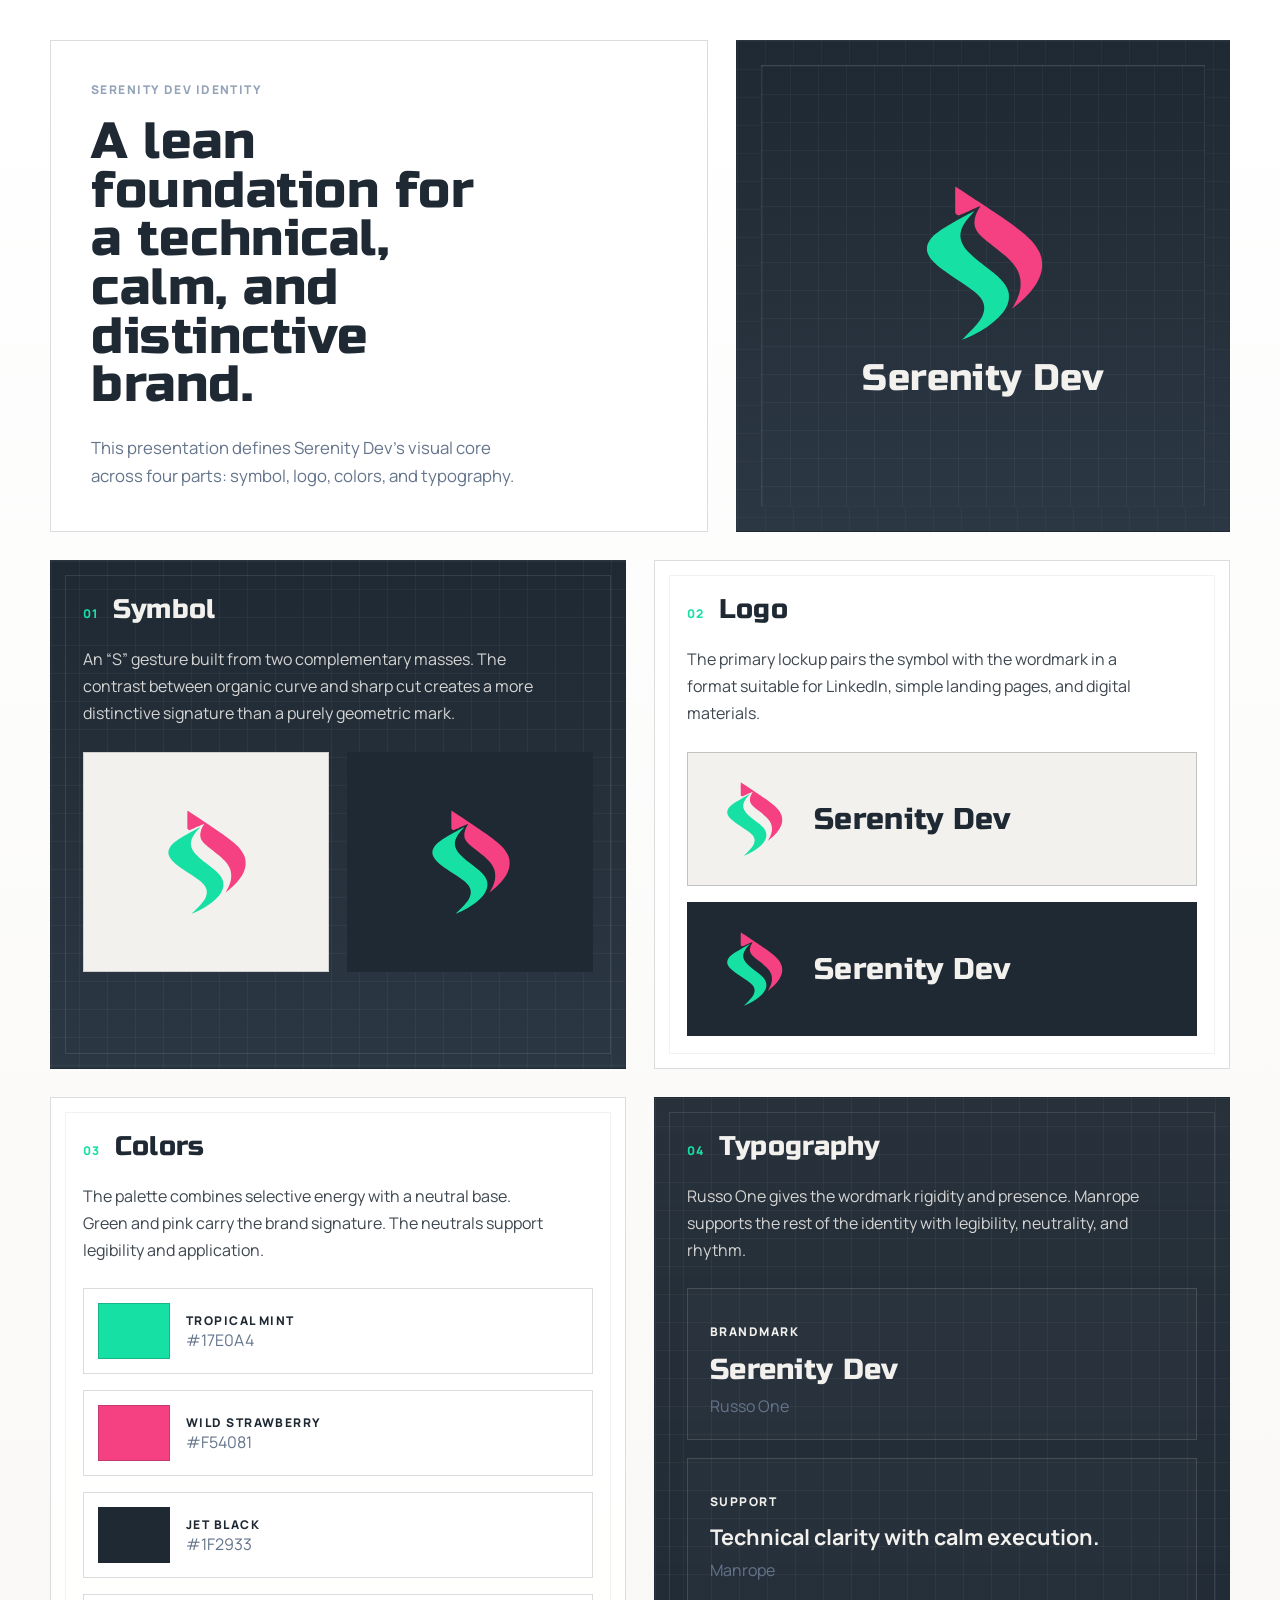
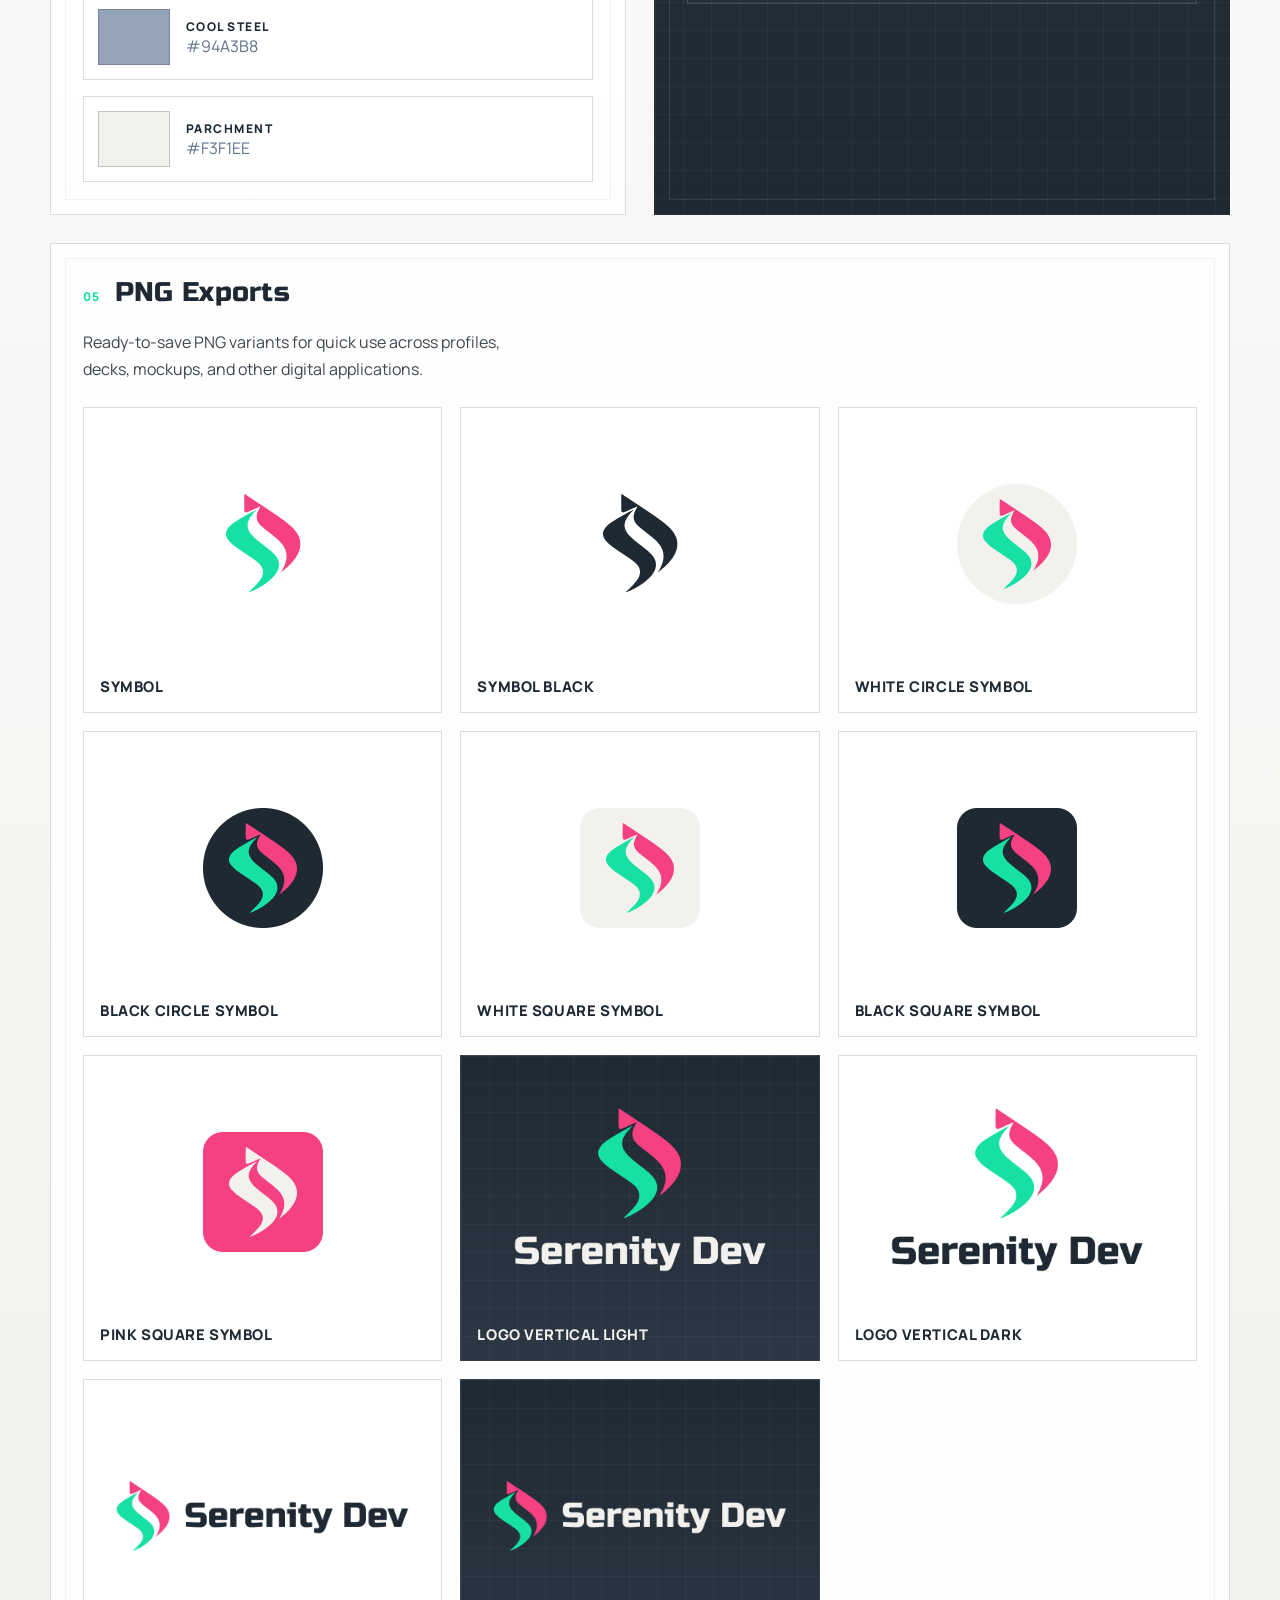
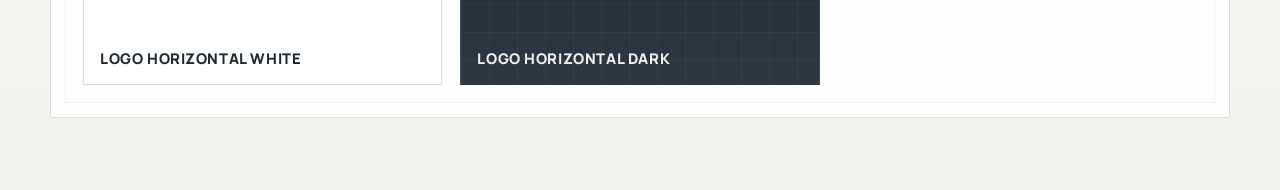
==== commit 9d699fe3: "Add v1 brand assets and update export gallery with review notes Integrates the first version of the " ====
--- a/index.html
+++ b/index.html
@@ -166,41 +166,49 @@
           mockups, and other digital applications.
         </p>
         <div class="exports-grid">
-          <a class="export-card" href="./assets/png/logo-light.png" download>
-            <img src="./assets/png/logo-light.png" alt="Logo light PNG" />
-            <span class="export-card__label">Logo Light</span>
-          </a>
-          <a class="export-card" href="./assets/png/logo-dark.png" download>
-            <img src="./assets/png/logo-dark.png" alt="Logo dark PNG" />
-            <span class="export-card__label">Logo Dark</span>
-          </a>
-          <a class="export-card" href="./assets/png/symbol-transparent.png" download>
-            <img src="./assets/png/symbol-transparent.png" alt="Symbol transparent PNG" />
-            <span class="export-card__label">Symbol Transparent</span>
-          </a>
-          <a class="export-card" href="./assets/png/symbol-square-light.png" download>
-            <img src="./assets/png/symbol-square-light.png" alt="Symbol square light PNG" />
-            <span class="export-card__label">Square Light</span>
-          </a>
-          <a class="export-card" href="./assets/png/symbol-square-dark.png" download>
-            <img src="./assets/png/symbol-square-dark.png" alt="Symbol square dark PNG" />
-            <span class="export-card__label">Square Dark</span>
-          </a>
-          <a class="export-card" href="./assets/png/symbol-circle-light.png" download>
-            <img src="./assets/png/symbol-circle-light.png" alt="Symbol circle light PNG" />
-            <span class="export-card__label">Circle Light</span>
-          </a>
-          <a class="export-card" href="./assets/png/symbol-circle-dark.png" download>
-            <img src="./assets/png/symbol-circle-dark.png" alt="Symbol circle dark PNG" />
-            <span class="export-card__label">Circle Dark</span>
-          </a>
-          <a class="export-card" href="./assets/png/symbol-mono-jetblack.png" download>
-            <img src="./assets/png/symbol-mono-jetblack.png" alt="Symbol mono jet black PNG" />
-            <span class="export-card__label">Mono Jet Black</span>
-          </a>
-          <a class="export-card" href="./assets/png/symbol-square-pink.png" download>
-            <img src="./assets/png/symbol-square-pink.png" alt="Symbol square pink PNG" />
-            <span class="export-card__label">Pink Square</span>
+          <a class="export-card" href="./assets/review/2026-03-12_symbol-figma-v1.png" download>
+            <img src="./assets/review/2026-03-12_symbol-figma-v1.png" alt="Symbol PNG" />
+            <span class="export-card__label">Symbol</span>
+          </a>
+          <a class="export-card" href="./assets/review/2026-03-12_symbol-black-figma-v1.png" download>
+            <img src="./assets/review/2026-03-12_symbol-black-figma-v1.png" alt="Symbol Black PNG" />
+            <span class="export-card__label">Symbol Black</span>
+          </a>
+          <a class="export-card" href="./assets/review/2026-03-12_symbol-white-circle-figma-v1.png" download>
+            <img src="./assets/review/2026-03-12_symbol-white-circle-figma-v1.png" alt="White Circle Symbol PNG" />
+            <span class="export-card__label">White Circle Symbol</span>
+          </a>
+          <a class="export-card" href="./assets/review/2026-03-12_symbol-black-circle-figma-v1.png" download>
+            <img src="./assets/review/2026-03-12_symbol-black-circle-figma-v1.png" alt="Black Circle Symbol PNG" />
+            <span class="export-card__label">Black Circle Symbol</span>
+          </a>
+          <a class="export-card" href="./assets/review/2026-03-12_symbol-white-square-figma-v1.png" download>
+            <img src="./assets/review/2026-03-12_symbol-white-square-figma-v1.png" alt="White Square Symbol PNG" />
+            <span class="export-card__label">White Square Symbol</span>
+          </a>
+          <a class="export-card" href="./assets/review/2026-03-12_symbol-black-square-figma-v1.png" download>
+            <img src="./assets/review/2026-03-12_symbol-black-square-figma-v1.png" alt="Black Square Symbol PNG" />
+            <span class="export-card__label">Black Square Symbol</span>
+          </a>
+          <a class="export-card" href="./assets/review/2026-03-12_symbol-pink-square-figma-v1.png" download>
+            <img src="./assets/review/2026-03-12_symbol-pink-square-figma-v1.png" alt="Pink Square Symbol PNG" />
+            <span class="export-card__label">Pink Square Symbol</span>
+          </a>
+          <a class="export-card export-card--dark-grid" href="./assets/review/2026-03-12_logo-vertical-light-figma-v1.png" download>
+            <img src="./assets/review/2026-03-12_logo-vertical-light-figma-v1.png" alt="Logo Vertical Light PNG" />
+            <span class="export-card__label">Logo Vertical Light</span>
+          </a>
+          <a class="export-card" href="./assets/review/2026-03-12_logo-vertical-dark-figma-v1.png" download>
+            <img src="./assets/review/2026-03-12_logo-vertical-dark-figma-v1.png" alt="Logo Vertical Dark PNG" />
+            <span class="export-card__label">Logo Vertical Dark</span>
+          </a>
+          <a class="export-card" href="./assets/review/2026-03-12_logo-white-figma-v1.png" download>
+            <img src="./assets/review/2026-03-12_logo-white-figma-v1.png" alt="Logo Horizontal White PNG" />
+            <span class="export-card__label">Logo Horizontal White</span>
+          </a>
+          <a class="export-card export-card--dark-grid" href="./assets/review/2026-03-12_logo-dark-figma-v1.png" download>
+            <img src="./assets/review/2026-03-12_logo-dark-figma-v1.png" alt="Logo Horizontal Dark PNG" />
+            <span class="export-card__label">Logo Horizontal Dark</span>
           </a>
         </div>
       </section>
--- a/styles.css
+++ b/styles.css
@@ -318,6 +318,7 @@
 
 .export-card {
   display: grid;
+  grid-template-rows: 240px auto;
   gap: 12px;
   padding: 16px;
   border: 1px solid var(--line);
@@ -332,19 +333,30 @@
   transform: translateY(-2px);
 }
 
+.export-card--dark-grid {
+  background:
+    linear-gradient(90deg, rgba(255, 255, 255, 0.04) 1px, transparent 1px),
+    linear-gradient(rgba(255, 255, 255, 0.04) 1px, transparent 1px),
+    linear-gradient(180deg, var(--ink) 0%, #2b3743 100%);
+  background-size: 28px 28px, 28px 28px, auto;
+  border-color: rgba(255, 255, 255, 0.08);
+}
+
+.export-card--dark-grid .export-card__label {
+  color: var(--snow);
+}
+
 .export-card img {
-  width: 100%;
-  height: 220px;
-  object-fit: contain;
-  background:
-    linear-gradient(180deg, rgba(255, 255, 255, 0.75), rgba(255, 255, 255, 0.75)),
-    linear-gradient(90deg, rgba(31, 41, 51, 0.04) 1px, transparent 1px),
-    linear-gradient(rgba(31, 41, 51, 0.04) 1px, transparent 1px);
-  background-size: auto, 20px 20px, 20px 20px;
-  border: 1px solid var(--line);
+  width: auto;
+  height: auto;
+  max-width: 100%;
+  max-height: 220px;
+  align-self: center;
+  justify-self: center;
 }
 
 .export-card__label {
+  align-self: end;
   font-size: 0.92rem;
   font-weight: 800;
   letter-spacing: 0.04em;
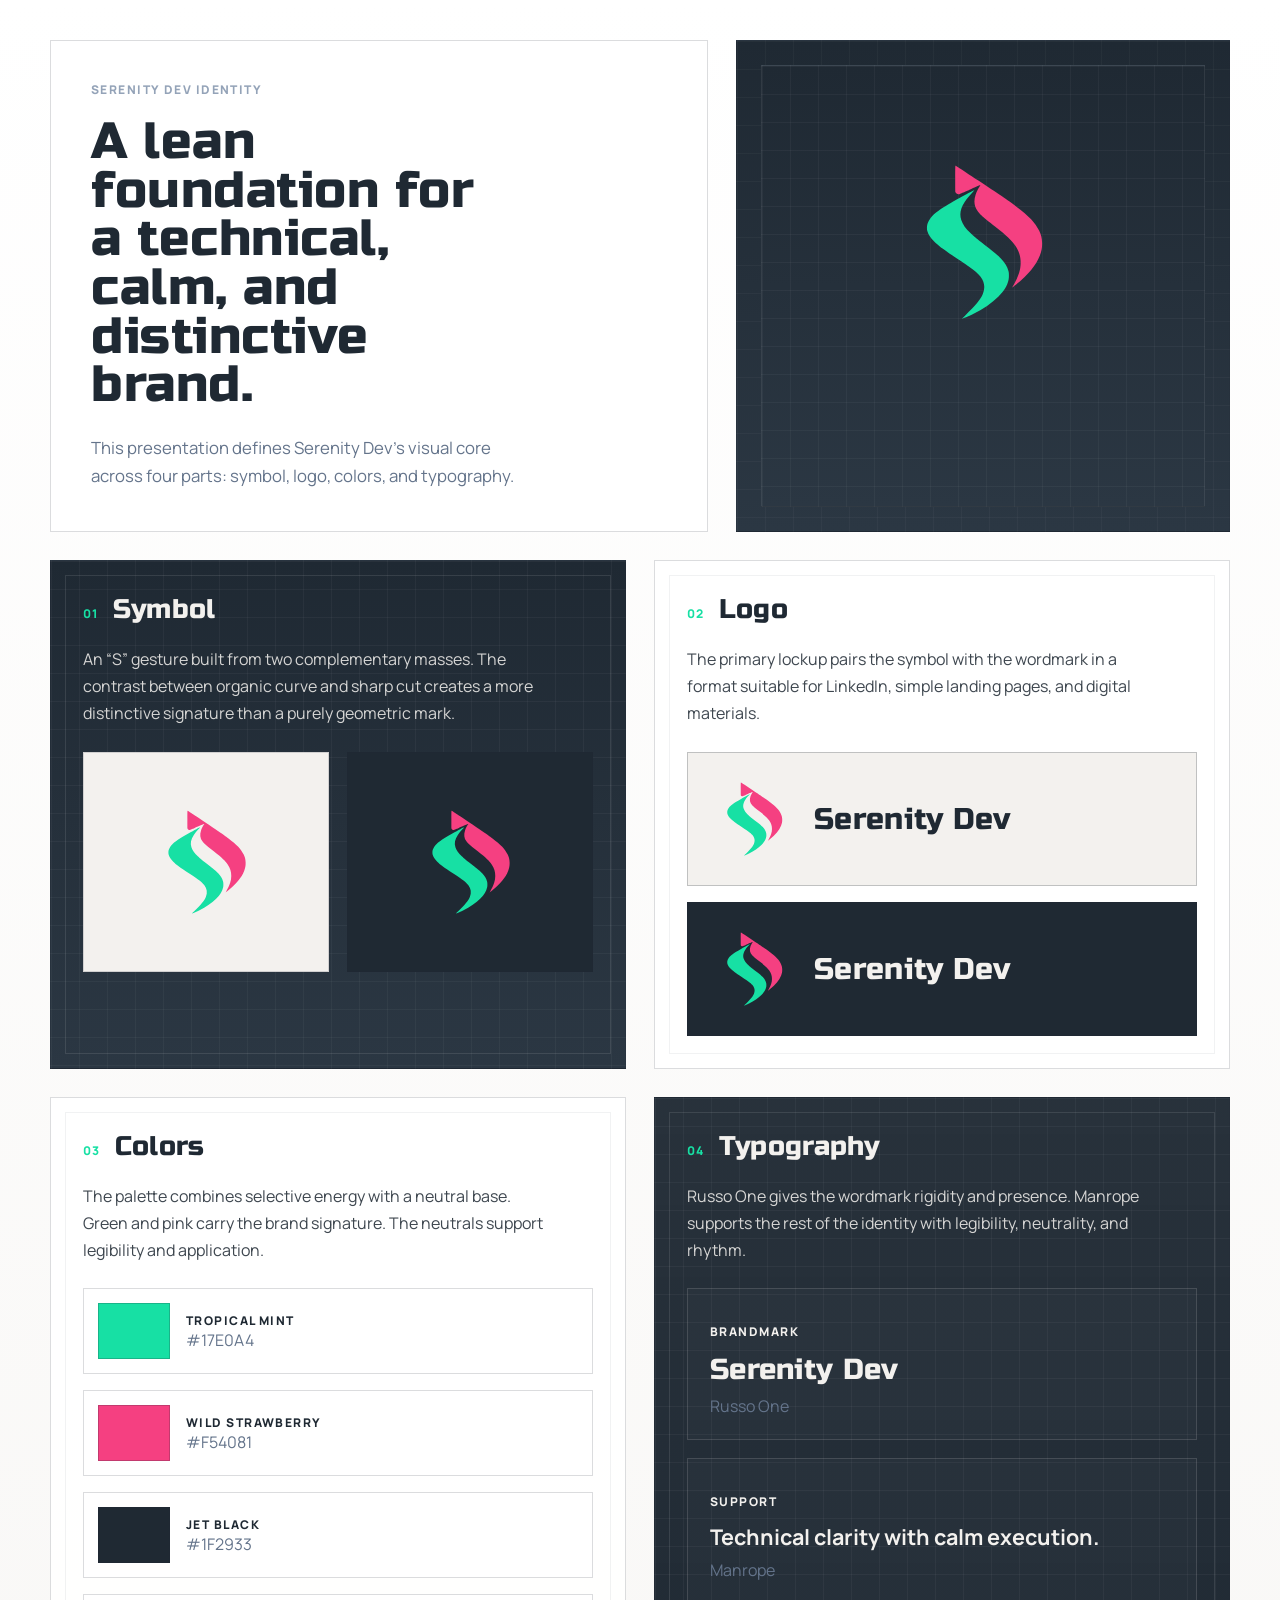
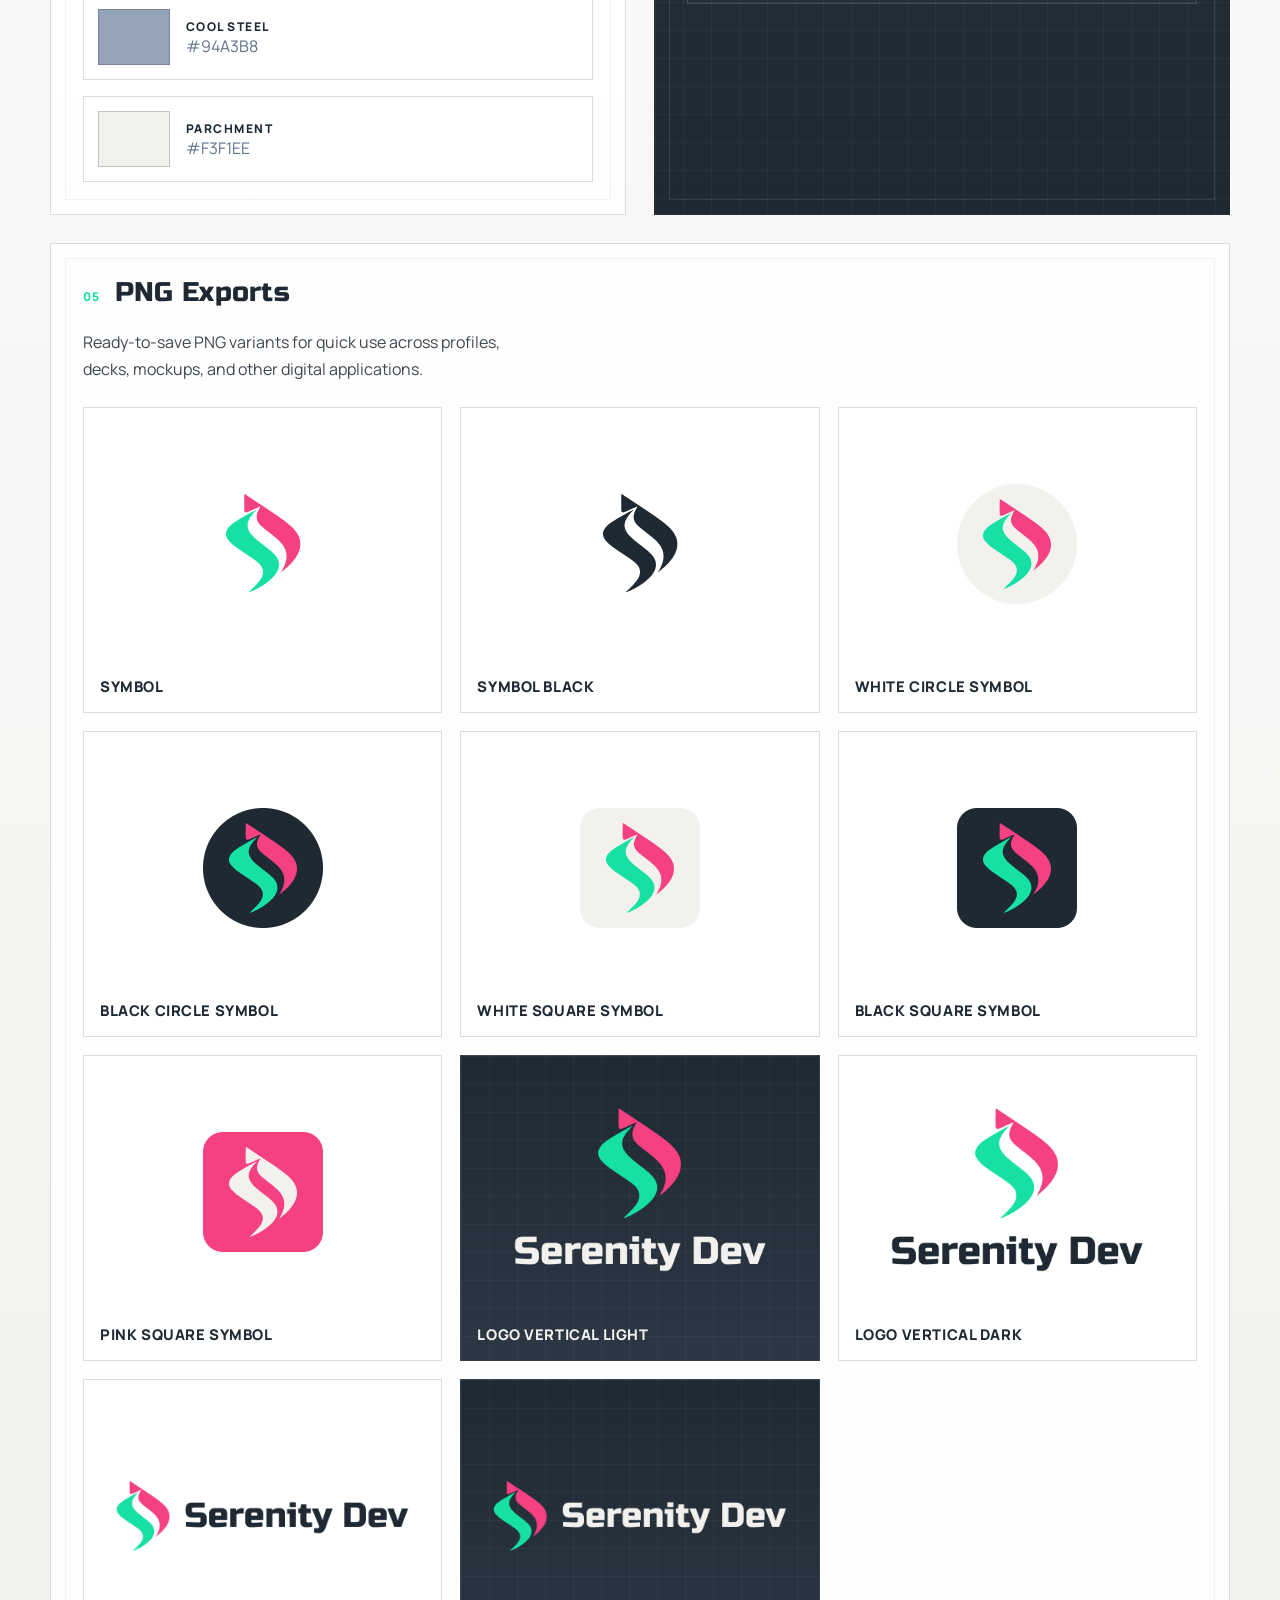
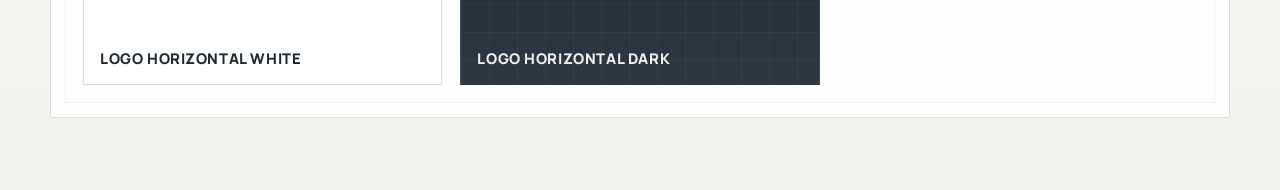
==== commit 4295dc3d: "Add animated SVG brandmark Replaces the static brandmark text with an animated SVG implementation. T" ====
--- a/index.html
+++ b/index.html
@@ -35,7 +35,11 @@
               class="brand-tile__symbol"
             />
             <div class="brand-tile__lockup">
-              <span class="brandmark">Serenity Dev</span>
+              <span class="brandmark brandmark--animated" aria-label="Serenity Dev">
+                <svg viewBox="0 0 760 120" aria-hidden="true" focusable="false">
+                  <text x="50%" y="50%" dy=".35em" text-anchor="middle">Serenity Dev</text>
+                </svg>
+              </span>
             </div>
           </div>
         </div>
--- a/styles.css
+++ b/styles.css
@@ -131,6 +131,63 @@
   line-height: 0.95;
 }
 
+.brandmark--animated {
+  display: block;
+  width: min(100%, 520px);
+  height: 78px;
+}
+
+.brandmark--animated svg {
+  width: 100%;
+  height: 100%;
+  display: block;
+  overflow: visible;
+}
+
+.brandmark--animated text {
+  fill: rgba(243, 241, 238, 0);
+  stroke: rgba(243, 241, 238, 1);
+  stroke-width: 1.6;
+  stroke-dasharray: 0 50%;
+  stroke-dashoffset: 25%;
+  paint-order: stroke fill;
+  font-family: "Russo One", "Arial Black", sans-serif;
+  font-size: 84px;
+  letter-spacing: 0.01em;
+  animation: brandmark-stroke 8s ease-in-out infinite alternate;
+}
+
+@keyframes brandmark-stroke {
+  0% {
+    fill: rgba(243, 241, 238, 0);
+    stroke: rgba(243, 241, 238, 1);
+    stroke-dashoffset: 25%;
+    stroke-dasharray: 0 50%;
+    stroke-width: 1.8;
+  }
+
+  45% {
+    fill: rgba(243, 241, 238, 0);
+    stroke: rgba(243, 241, 238, 1);
+  }
+
+  60% {
+    fill: rgba(243, 241, 238, 1);
+    stroke: rgba(243, 241, 238, 0);
+    stroke-dashoffset: -25%;
+    stroke-dasharray: 50% 0;
+    stroke-width: 0;
+  }
+
+  100% {
+    fill: rgba(243, 241, 238, 1);
+    stroke: rgba(243, 241, 238, 0);
+    stroke-dashoffset: -25%;
+    stroke-dasharray: 50% 0;
+    stroke-width: 0;
+  }
+}
+
 .grid {
   display: grid;
   grid-template-columns: repeat(2, minmax(0, 1fr));
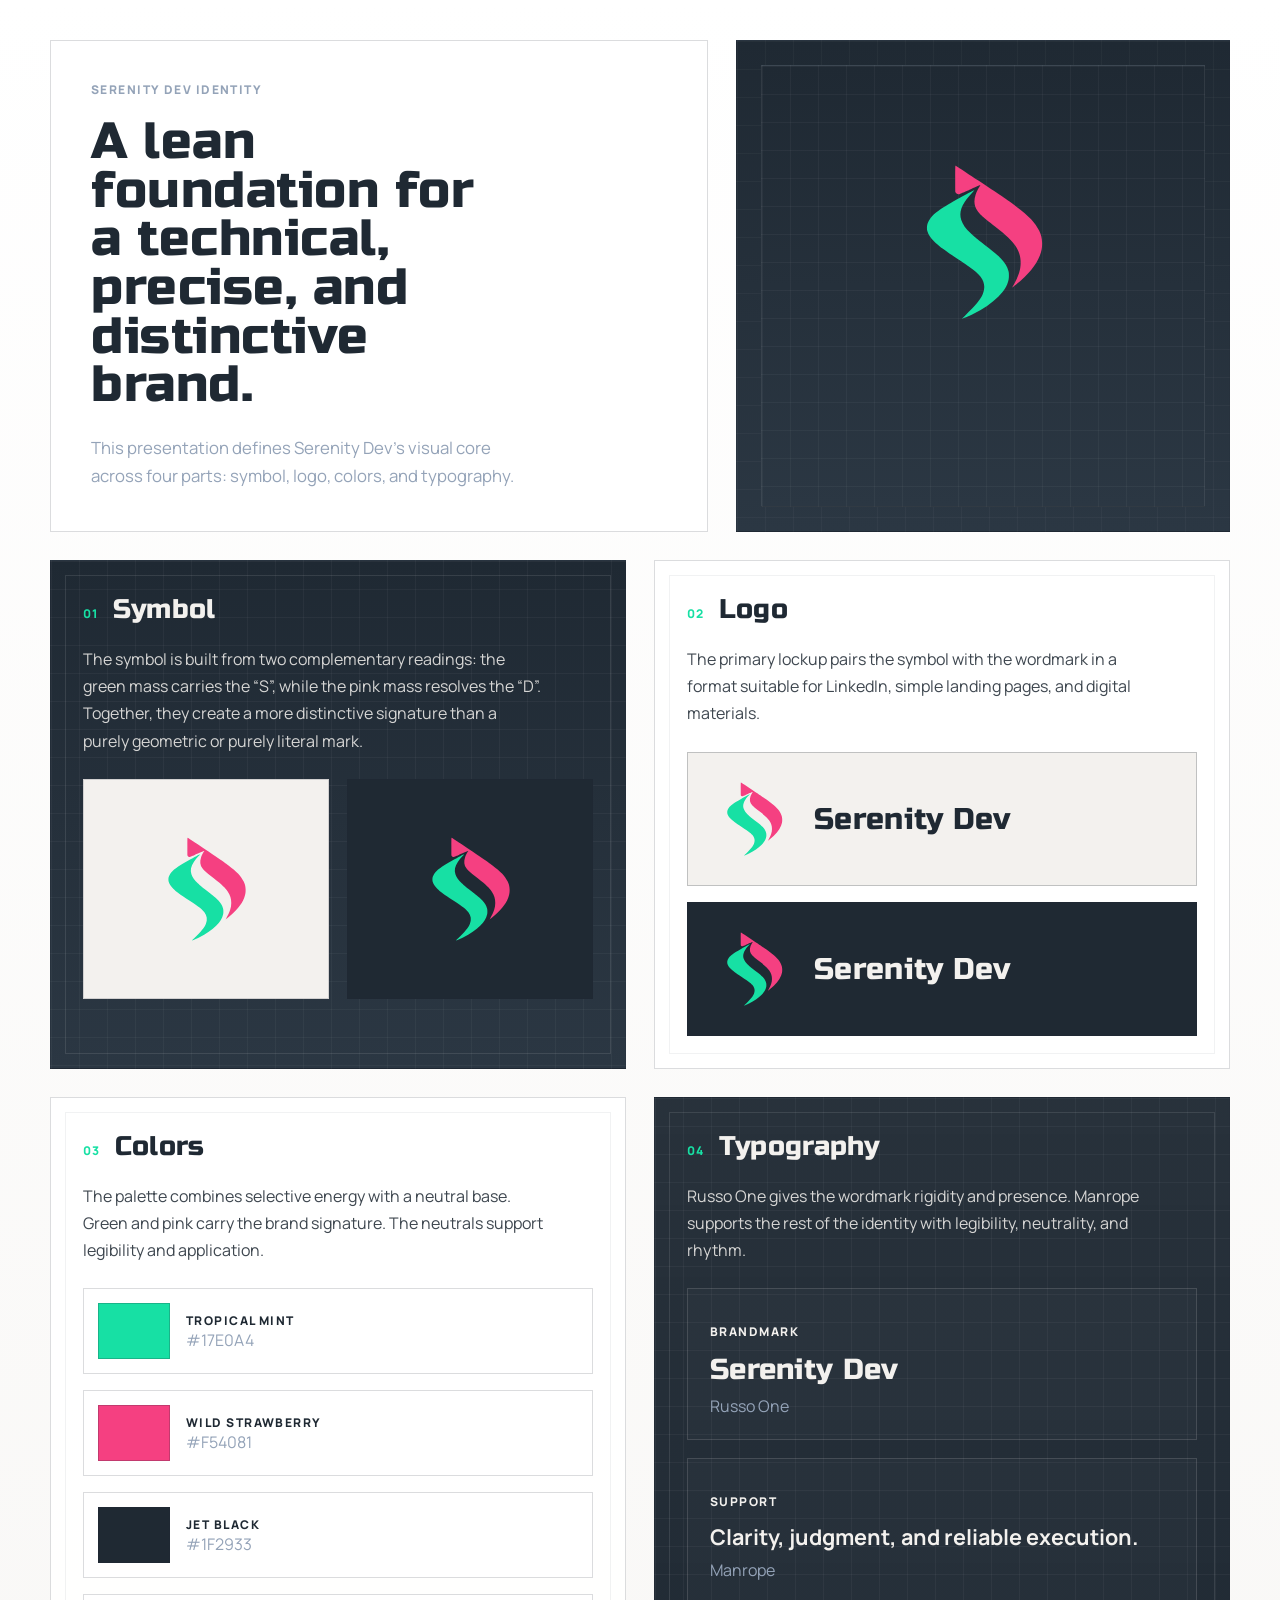
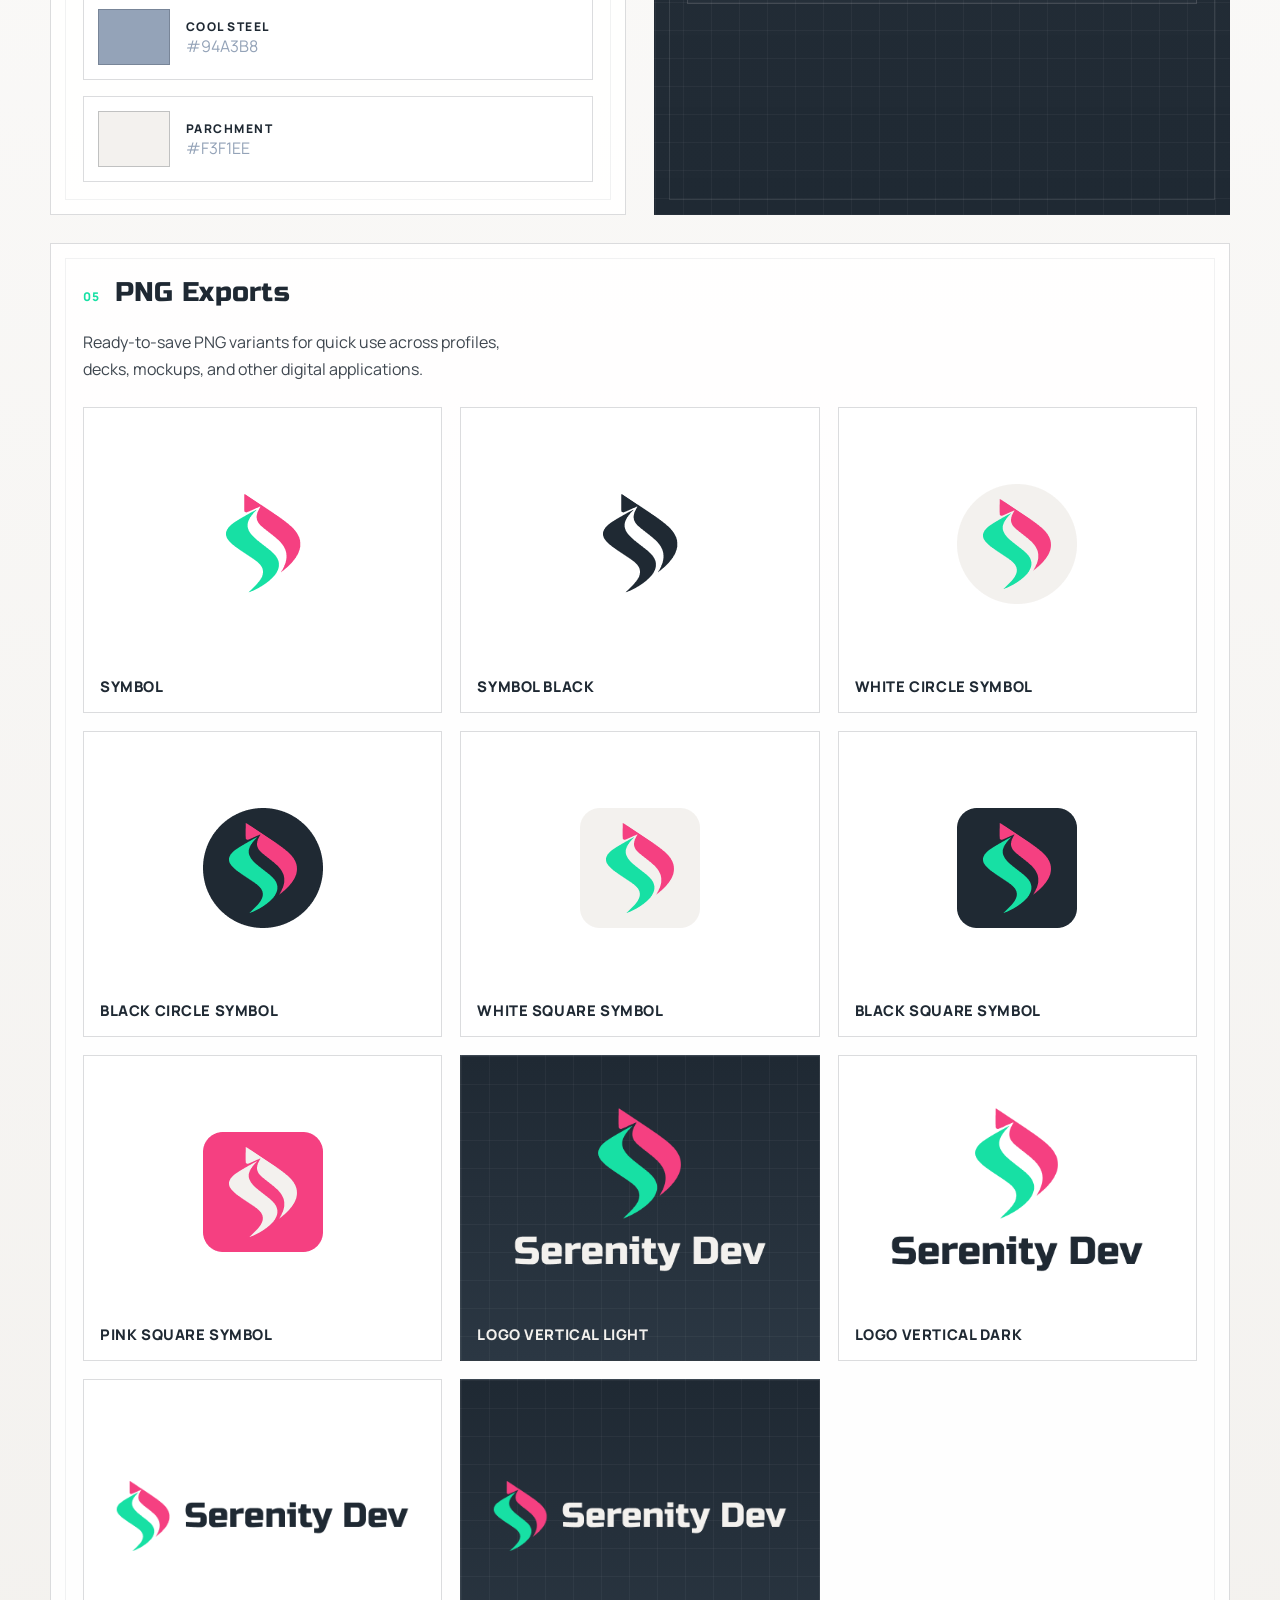
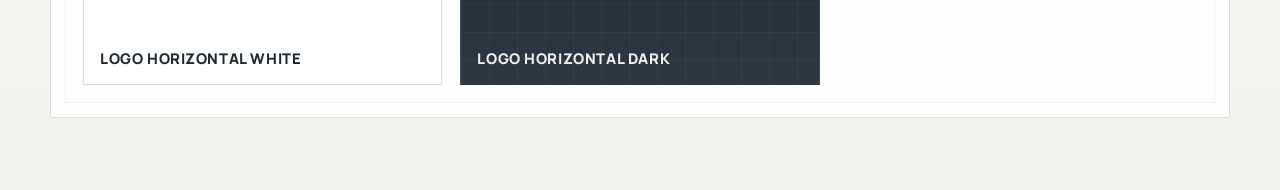
==== commit ed7b96f4: "Refine brand messaging and symbol description Updates the brand narrative to emphasize precision and" ====
--- a/index.html
+++ b/index.html
@@ -21,7 +21,7 @@
       <section class="hero">
         <div class="hero__copy">
           <p class="eyebrow">Serenity Dev Identity</p>
-          <h1>A lean foundation for a technical, calm, and distinctive brand.</h1>
+          <h1>A lean foundation for a technical, precise, and distinctive brand.</h1>
           <p class="lead">
             This presentation defines Serenity Dev's visual core across four
             parts: symbol, logo, colors, and typography.
@@ -52,9 +52,10 @@
             <h2>Symbol</h2>
           </div>
           <p class="panel__text">
-            An “S” gesture built from two complementary masses. The contrast
-            between organic curve and sharp cut creates a more distinctive
-            signature than a purely geometric mark.
+            The symbol is built from two complementary readings: the green mass
+            carries the “S”, while the pink mass resolves the “D”. Together,
+            they create a more distinctive signature than a purely geometric or
+            purely literal mark.
           </p>
           <div class="symbol-showcase">
             <div class="symbol-card symbol-card--light">
@@ -152,7 +153,7 @@
             <div class="type-block">
               <p class="type-block__label">Support</p>
               <p class="type-block__sample support-type">
-                Technical clarity with calm execution.
+                Clarity, judgment, and reliable execution.
               </p>
               <p class="type-block__meta">Manrope</p>
             </div>
@@ -170,48 +171,48 @@
           mockups, and other digital applications.
         </p>
         <div class="exports-grid">
-          <a class="export-card" href="./assets/review/2026-03-12_symbol-figma-v1.png" download>
-            <img src="./assets/review/2026-03-12_symbol-figma-v1.png" alt="Symbol PNG" />
+          <a class="export-card" href="./assets/png/symbol.png" download>
+            <img src="./assets/png/symbol.png" alt="Symbol PNG" />
             <span class="export-card__label">Symbol</span>
           </a>
-          <a class="export-card" href="./assets/review/2026-03-12_symbol-black-figma-v1.png" download>
-            <img src="./assets/review/2026-03-12_symbol-black-figma-v1.png" alt="Symbol Black PNG" />
+          <a class="export-card" href="./assets/png/symbol-black.png" download>
+            <img src="./assets/png/symbol-black.png" alt="Symbol Black PNG" />
             <span class="export-card__label">Symbol Black</span>
           </a>
-          <a class="export-card" href="./assets/review/2026-03-12_symbol-white-circle-figma-v1.png" download>
-            <img src="./assets/review/2026-03-12_symbol-white-circle-figma-v1.png" alt="White Circle Symbol PNG" />
+          <a class="export-card" href="./assets/png/symbol-white-circle.png" download>
+            <img src="./assets/png/symbol-white-circle.png" alt="White Circle Symbol PNG" />
             <span class="export-card__label">White Circle Symbol</span>
           </a>
-          <a class="export-card" href="./assets/review/2026-03-12_symbol-black-circle-figma-v1.png" download>
-            <img src="./assets/review/2026-03-12_symbol-black-circle-figma-v1.png" alt="Black Circle Symbol PNG" />
+          <a class="export-card" href="./assets/png/symbol-black-circle.png" download>
+            <img src="./assets/png/symbol-black-circle.png" alt="Black Circle Symbol PNG" />
             <span class="export-card__label">Black Circle Symbol</span>
           </a>
-          <a class="export-card" href="./assets/review/2026-03-12_symbol-white-square-figma-v1.png" download>
-            <img src="./assets/review/2026-03-12_symbol-white-square-figma-v1.png" alt="White Square Symbol PNG" />
+          <a class="export-card" href="./assets/png/symbol-white-square.png" download>
+            <img src="./assets/png/symbol-white-square.png" alt="White Square Symbol PNG" />
             <span class="export-card__label">White Square Symbol</span>
           </a>
-          <a class="export-card" href="./assets/review/2026-03-12_symbol-black-square-figma-v1.png" download>
-            <img src="./assets/review/2026-03-12_symbol-black-square-figma-v1.png" alt="Black Square Symbol PNG" />
+          <a class="export-card" href="./assets/png/symbol-black-square.png" download>
+            <img src="./assets/png/symbol-black-square.png" alt="Black Square Symbol PNG" />
             <span class="export-card__label">Black Square Symbol</span>
           </a>
-          <a class="export-card" href="./assets/review/2026-03-12_symbol-pink-square-figma-v1.png" download>
-            <img src="./assets/review/2026-03-12_symbol-pink-square-figma-v1.png" alt="Pink Square Symbol PNG" />
+          <a class="export-card" href="./assets/png/symbol-pink-square.png" download>
+            <img src="./assets/png/symbol-pink-square.png" alt="Pink Square Symbol PNG" />
             <span class="export-card__label">Pink Square Symbol</span>
           </a>
-          <a class="export-card export-card--dark-grid" href="./assets/review/2026-03-12_logo-vertical-light-figma-v1.png" download>
-            <img src="./assets/review/2026-03-12_logo-vertical-light-figma-v1.png" alt="Logo Vertical Light PNG" />
+          <a class="export-card export-card--dark-grid" href="./assets/png/logo-vertical-light.png" download>
+            <img src="./assets/png/logo-vertical-light.png" alt="Logo Vertical Light PNG" />
             <span class="export-card__label">Logo Vertical Light</span>
           </a>
-          <a class="export-card" href="./assets/review/2026-03-12_logo-vertical-dark-figma-v1.png" download>
-            <img src="./assets/review/2026-03-12_logo-vertical-dark-figma-v1.png" alt="Logo Vertical Dark PNG" />
+          <a class="export-card" href="./assets/png/logo-vertical-dark.png" download>
+            <img src="./assets/png/logo-vertical-dark.png" alt="Logo Vertical Dark PNG" />
             <span class="export-card__label">Logo Vertical Dark</span>
           </a>
-          <a class="export-card" href="./assets/review/2026-03-12_logo-white-figma-v1.png" download>
-            <img src="./assets/review/2026-03-12_logo-white-figma-v1.png" alt="Logo Horizontal White PNG" />
+          <a class="export-card" href="./assets/png/logo-horizontal-white.png" download>
+            <img src="./assets/png/logo-horizontal-white.png" alt="Logo Horizontal White PNG" />
             <span class="export-card__label">Logo Horizontal White</span>
           </a>
-          <a class="export-card export-card--dark-grid" href="./assets/review/2026-03-12_logo-dark-figma-v1.png" download>
-            <img src="./assets/review/2026-03-12_logo-dark-figma-v1.png" alt="Logo Horizontal Dark PNG" />
+          <a class="export-card export-card--dark-grid" href="./assets/png/logo-horizontal-dark.png" download>
+            <img src="./assets/png/logo-horizontal-dark.png" alt="Logo Horizontal Dark PNG" />
             <span class="export-card__label">Logo Horizontal Dark</span>
           </a>
         </div>
--- a/styles.css
+++ b/styles.css
@@ -4,10 +4,6 @@
   --ink: #1f2933;
   --slate: #94a3b8;
   --snow: #f3f1ee;
-  --text: #1f2933;
-  --muted: #64748b;
-  --line: rgba(31, 41, 51, 0.16);
-  --line-strong: rgba(31, 41, 51, 0.24);
   --shadow: none;
   --radius-xl: 0;
   --radius-lg: 0;
@@ -20,7 +16,7 @@
 body {
   margin: 0;
   background: linear-gradient(180deg, #ffffff 0%, var(--snow) 100%);
-  color: var(--text);
+  color: var(--ink);
   font-family: "Manrope", "Segoe UI", sans-serif;
 }
 
@@ -46,7 +42,7 @@
 .hero__copy,
 .hero__brand,
 .panel {
-  border: 1px solid var(--line);
+  border: 1px solid rgba(31, 41, 51, 0.16);
   border-radius: var(--radius-xl);
   box-shadow: var(--shadow);
 }
@@ -100,7 +96,7 @@
   margin: 24px 0 0;
   font-size: 1.05rem;
   line-height: 1.7;
-  color: var(--muted);
+  color: var(--slate);
 }
 
 .brand-tile {
@@ -271,7 +267,7 @@
   display: grid;
   place-items: center;
   padding: 24px;
-  border: 1px solid var(--line);
+  border: 1px solid rgba(31, 41, 51, 0.16);
 }
 
 .symbol-card img {
@@ -294,7 +290,7 @@
   padding: 24px;
   border-radius: var(--radius-lg);
   background: var(--snow);
-  border: 1px solid var(--line-strong);
+  border: 1px solid rgba(31, 41, 51, 0.24);
 }
 
 .logo-lockup + .logo-lockup {
@@ -308,7 +304,7 @@
 
 .logo-lockup .brandmark {
   font-size: clamp(1.9rem, 2.2vw, 2.6rem);
-  color: var(--text);
+  color: var(--ink);
 }
 
 .logo-lockup--dark {
@@ -331,13 +327,13 @@
   align-items: center;
   padding: 14px;
   background: rgba(255, 255, 255, 0.94);
-  border: 1px solid var(--line);
+  border: 1px solid rgba(31, 41, 51, 0.16);
 }
 
 .swatch__chip {
   height: 56px;
   border-radius: 0;
-  border: 1px solid var(--line-strong);
+  border: 1px solid rgba(31, 41, 51, 0.24);
 }
 
 .swatch__name,
@@ -348,7 +344,7 @@
 
 .swatch__value,
 .type-block__meta {
-  color: var(--muted);
+  color: var(--slate);
 }
 
 .type-specimen {
@@ -378,7 +374,7 @@
   grid-template-rows: 240px auto;
   gap: 12px;
   padding: 16px;
-  border: 1px solid var(--line);
+  border: 1px solid rgba(31, 41, 51, 0.16);
   background: rgba(255, 255, 255, 0.92);
   color: inherit;
   text-decoration: none;
@@ -386,7 +382,7 @@
 }
 
 .export-card:hover {
-  border-color: var(--line-strong);
+  border-color: rgba(31, 41, 51, 0.24);
   transform: translateY(-2px);
 }
 
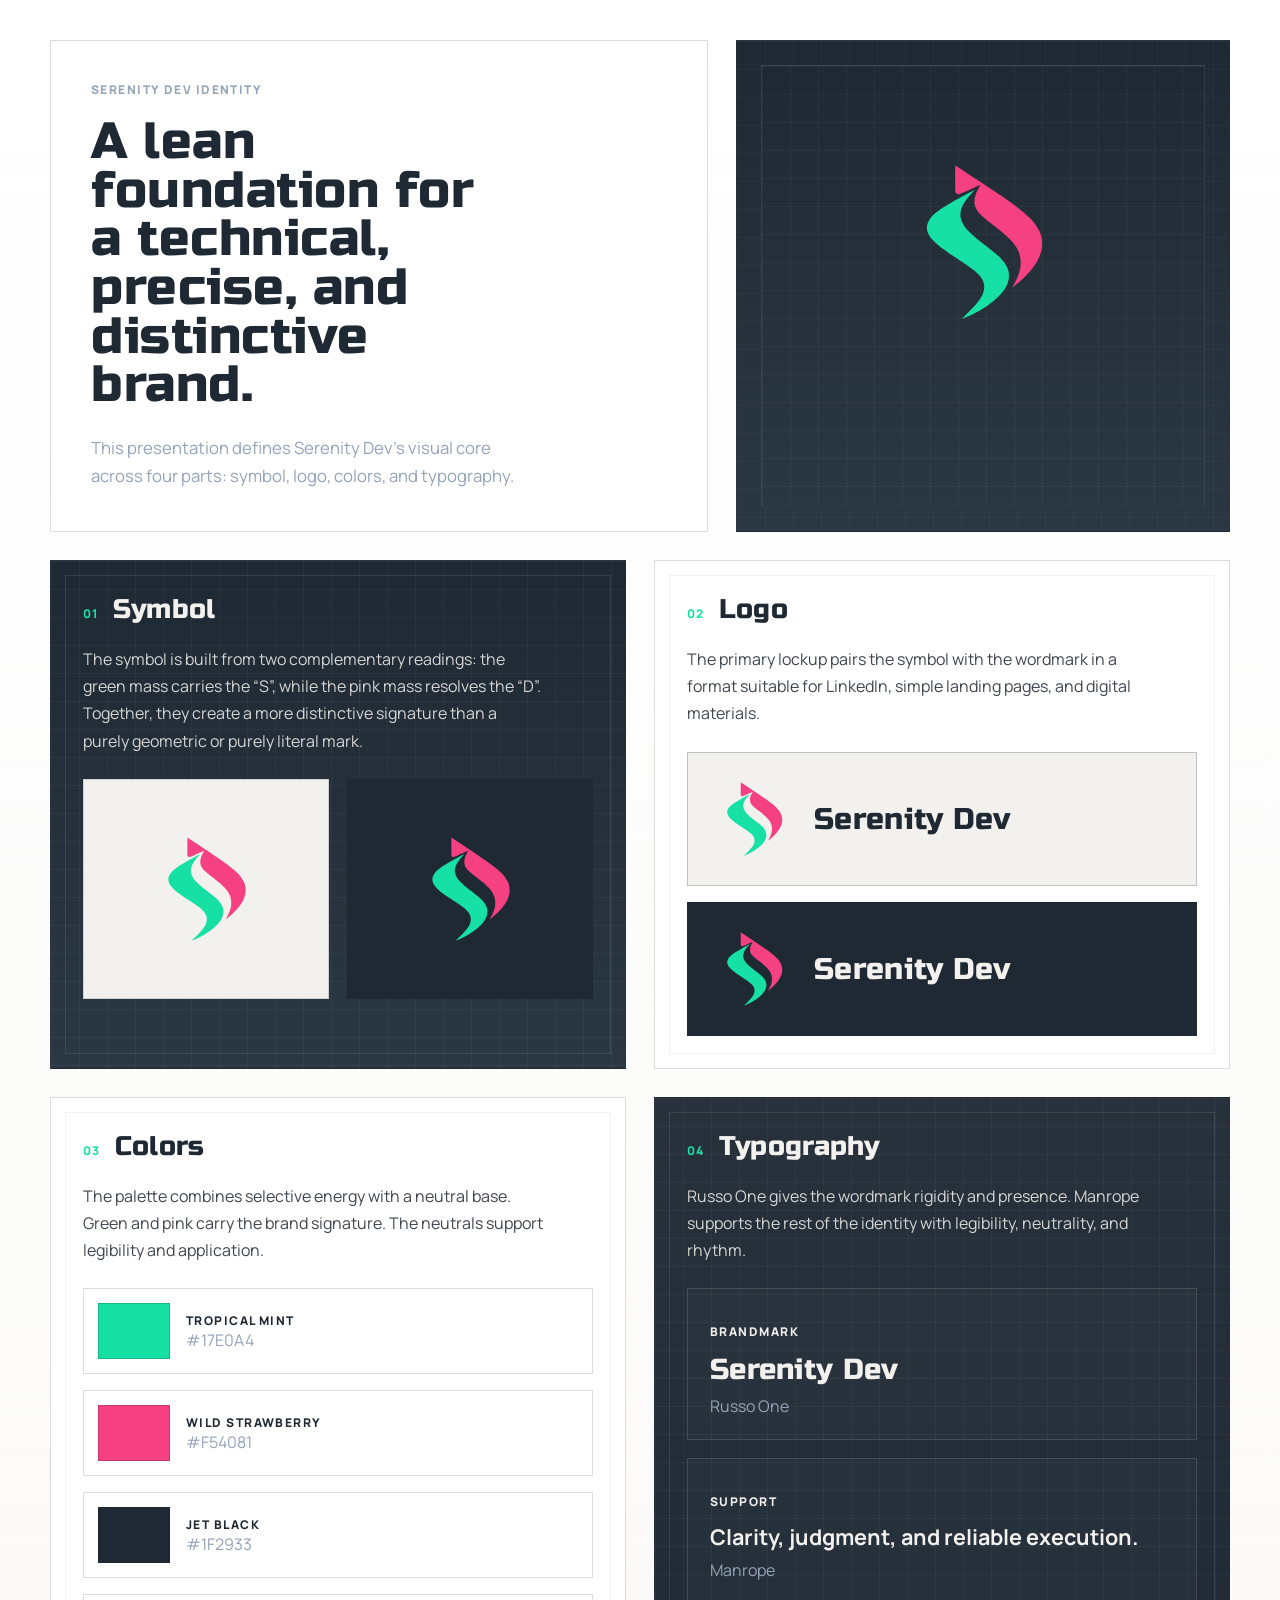
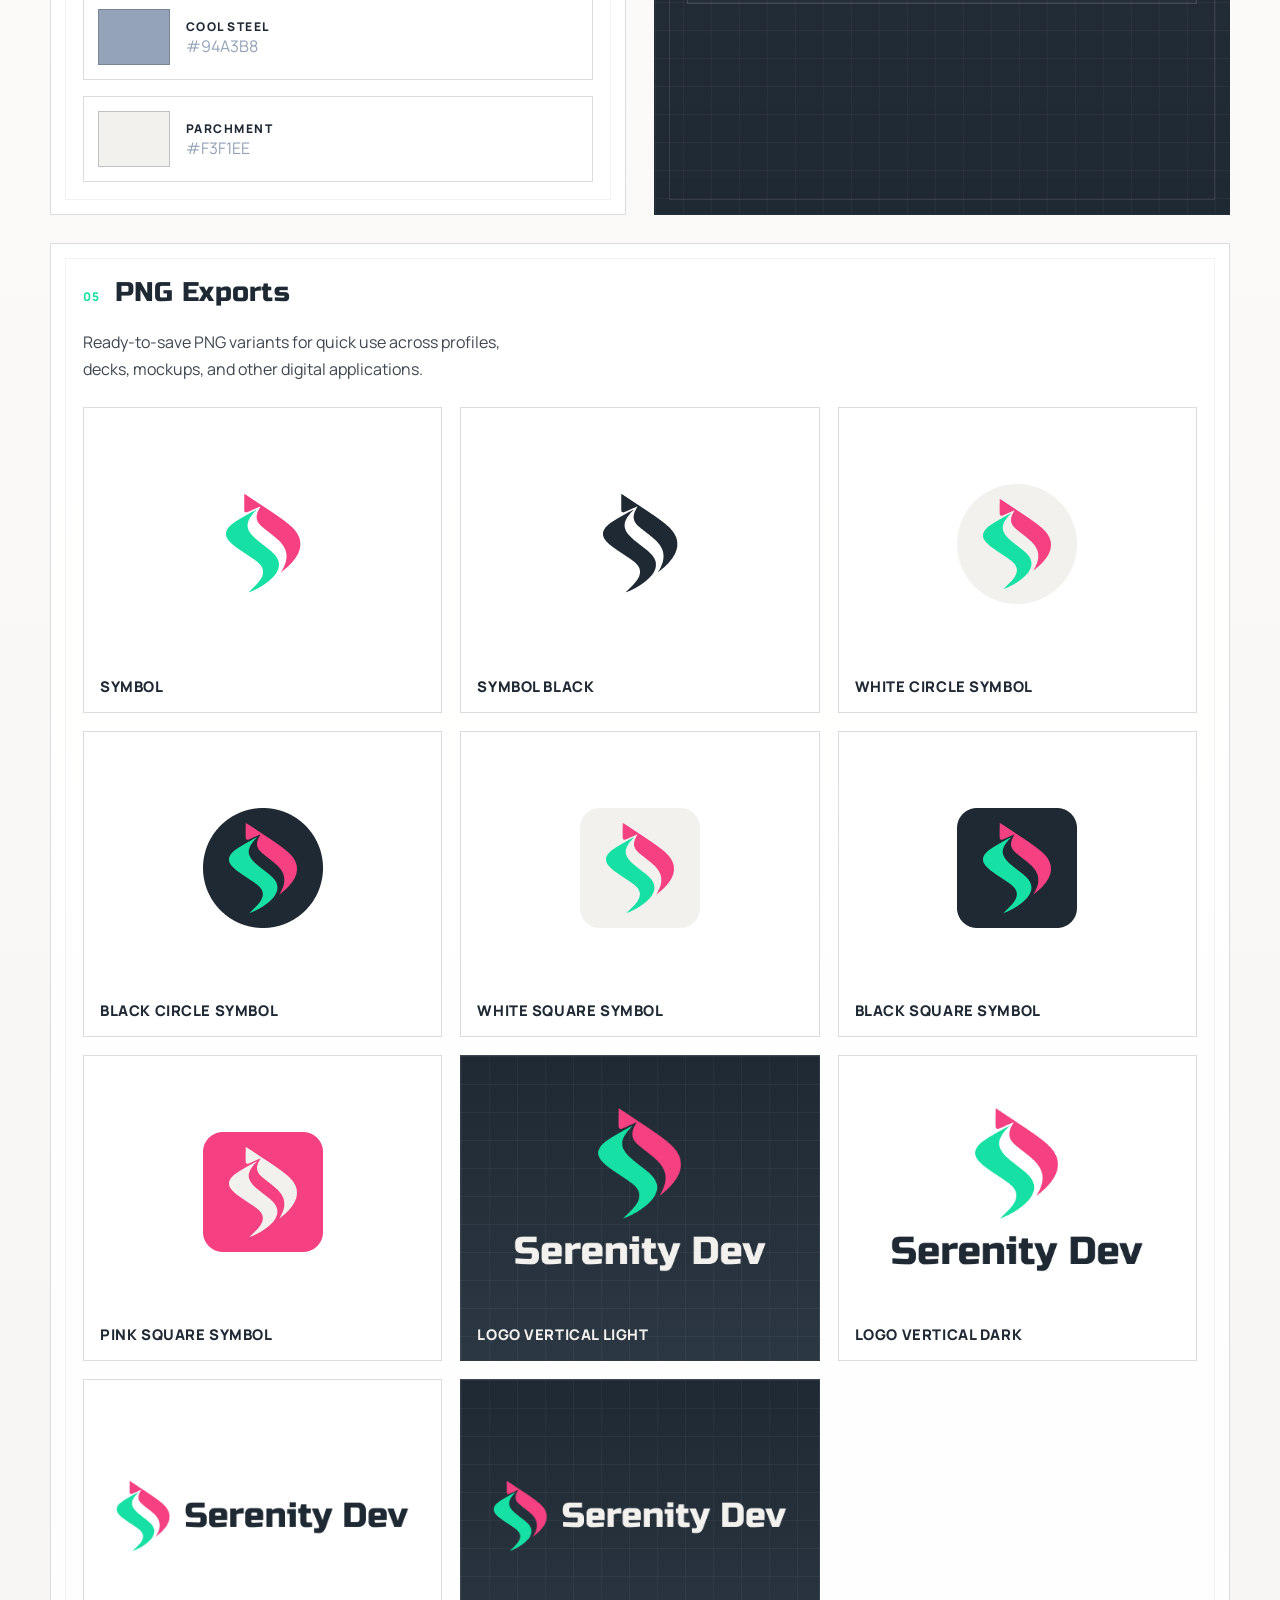
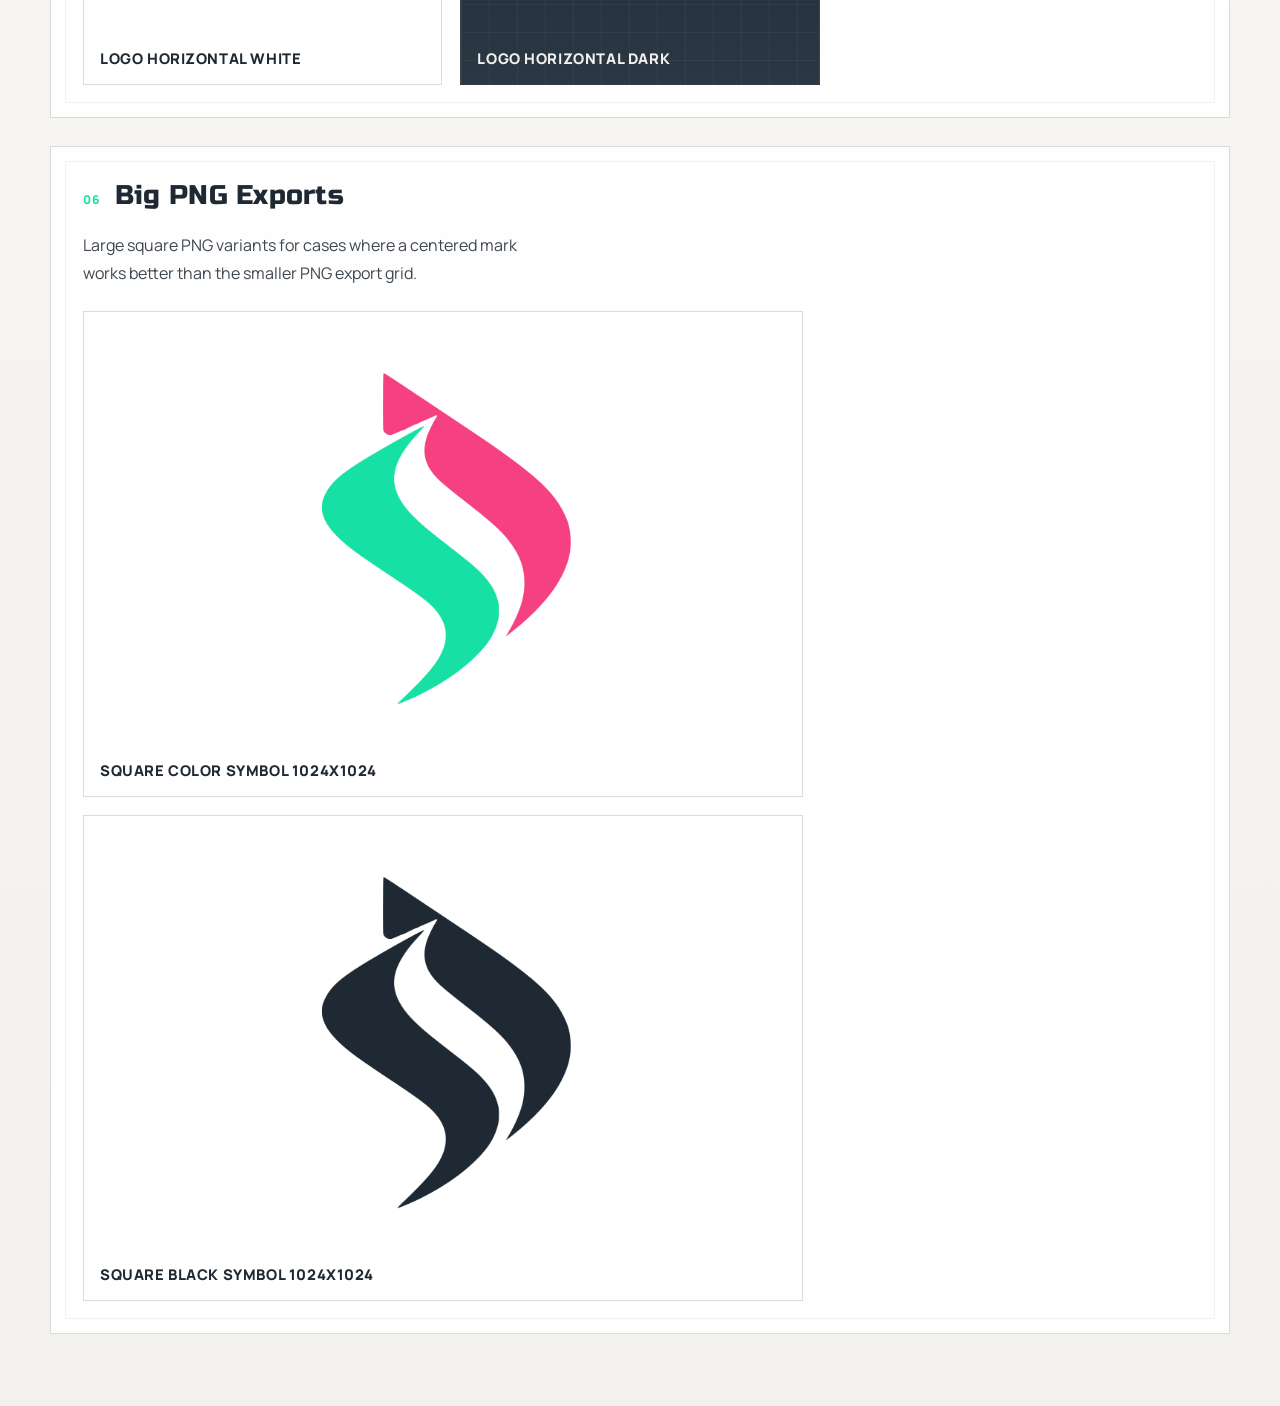
==== commit 01c60912: "Add large square symbol variants and update export gallery Introduces high-resolution 1024x1024 colo" ====
--- a/index.html
+++ b/index.html
@@ -217,6 +217,27 @@
           </a>
         </div>
       </section>
+
+      <section class="exports panel panel--light">
+        <div class="panel__header">
+          <p class="panel__index">06</p>
+          <h2>Big PNG Exports</h2>
+        </div>
+        <p class="panel__text">
+          Large square PNG variants for cases where a centered mark works
+          better than the smaller PNG export grid.
+        </p>
+        <div class="exports-grid exports-grid--large">
+          <a class="export-card export-card--large" href="./assets/png/symbol-square-color.png" download>
+            <img src="./assets/png/symbol-square-color.png" alt="Square Color Symbol PNG" />
+            <span class="export-card__label">Square Color Symbol 1024x1024</span>
+          </a>
+          <a class="export-card export-card--large" href="./assets/png/symbol-square-black.png" download>
+            <img src="./assets/png/symbol-square-black.png" alt="Square Black Symbol PNG" />
+            <span class="export-card__label">Square Black Symbol 1024x1024</span>
+          </a>
+        </div>
+      </section>
     </main>
   </body>
 </html>
--- a/styles.css
+++ b/styles.css
@@ -369,6 +369,11 @@
   gap: 18px;
 }
 
+.exports-grid--large {
+  grid-template-columns: minmax(0, 1fr);
+  max-width: 720px;
+}
+
 .export-card {
   display: grid;
   grid-template-rows: 240px auto;
@@ -416,6 +421,14 @@
   text-transform: uppercase;
 }
 
+.export-card--large {
+  grid-template-rows: 420px auto;
+}
+
+.export-card--large img {
+  max-height: 380px;
+}
+
 .type-block__sample {
   margin: 10px 0 8px;
 }
